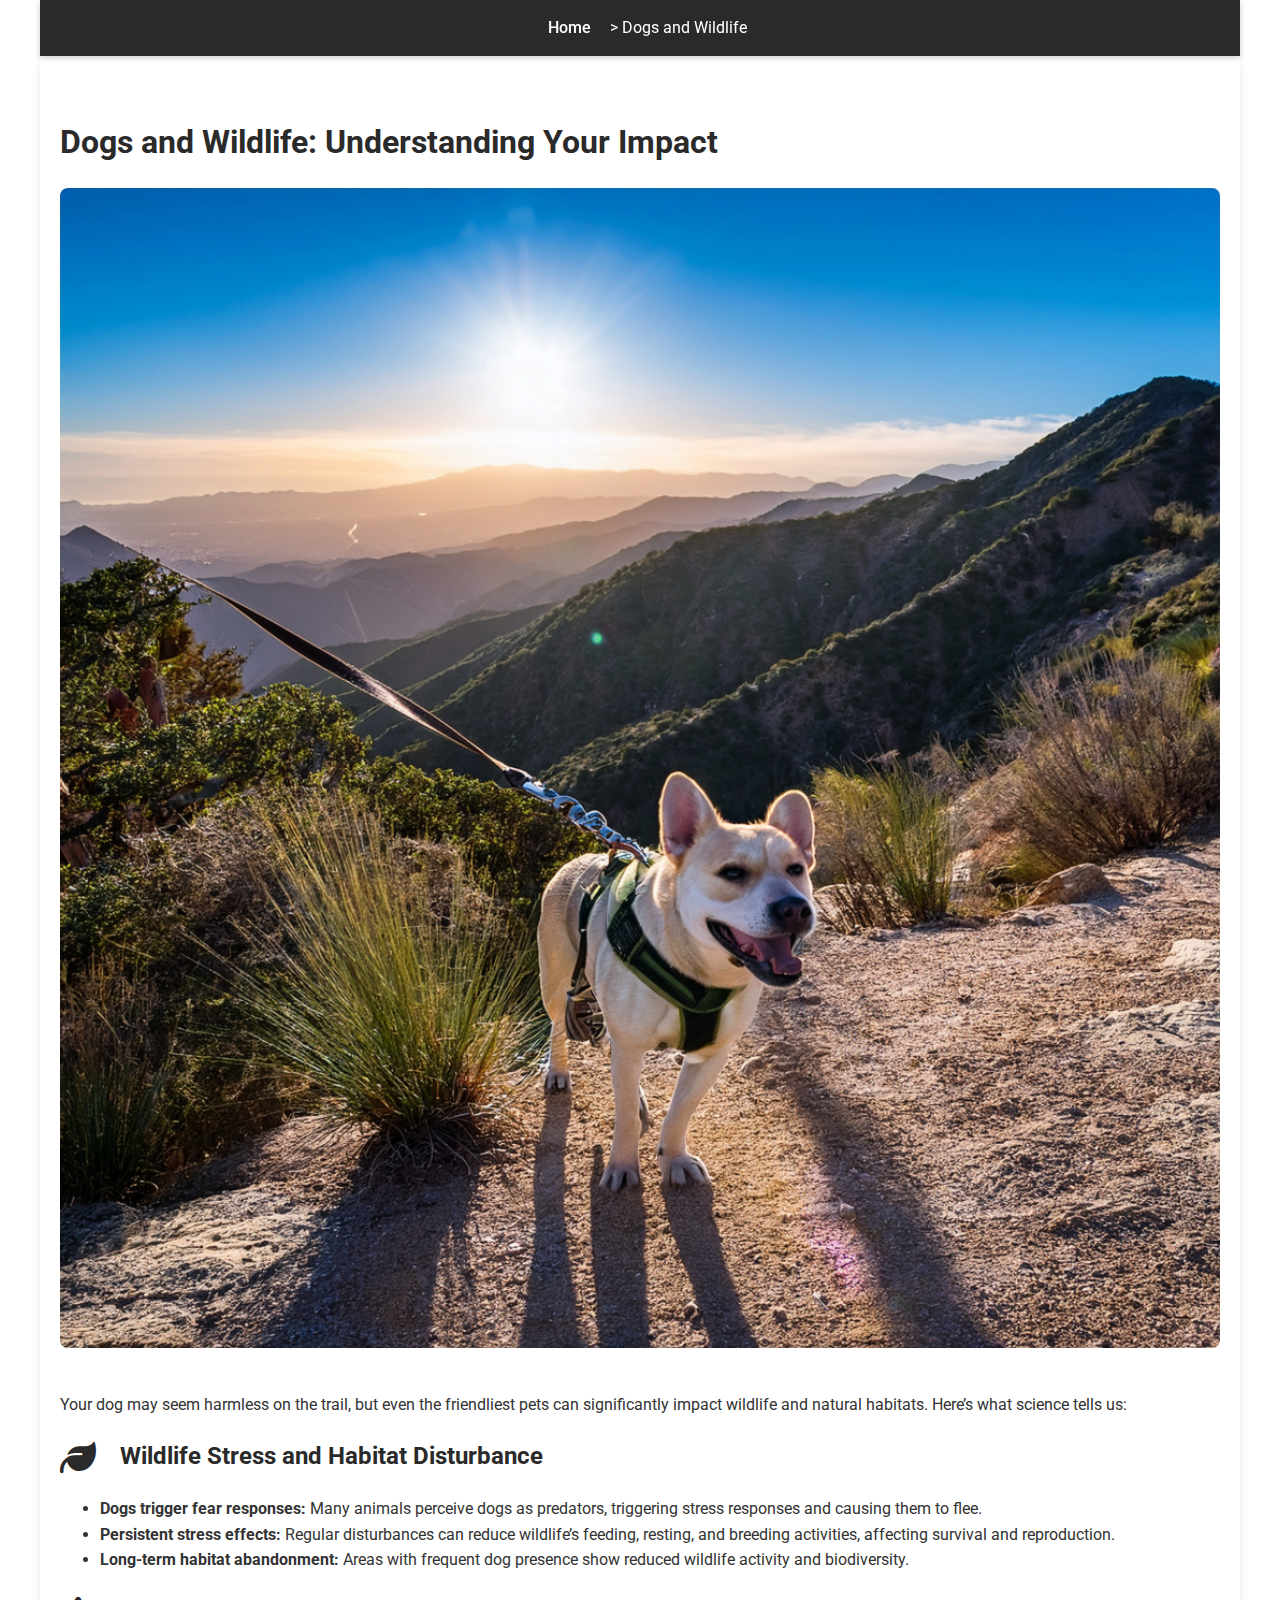
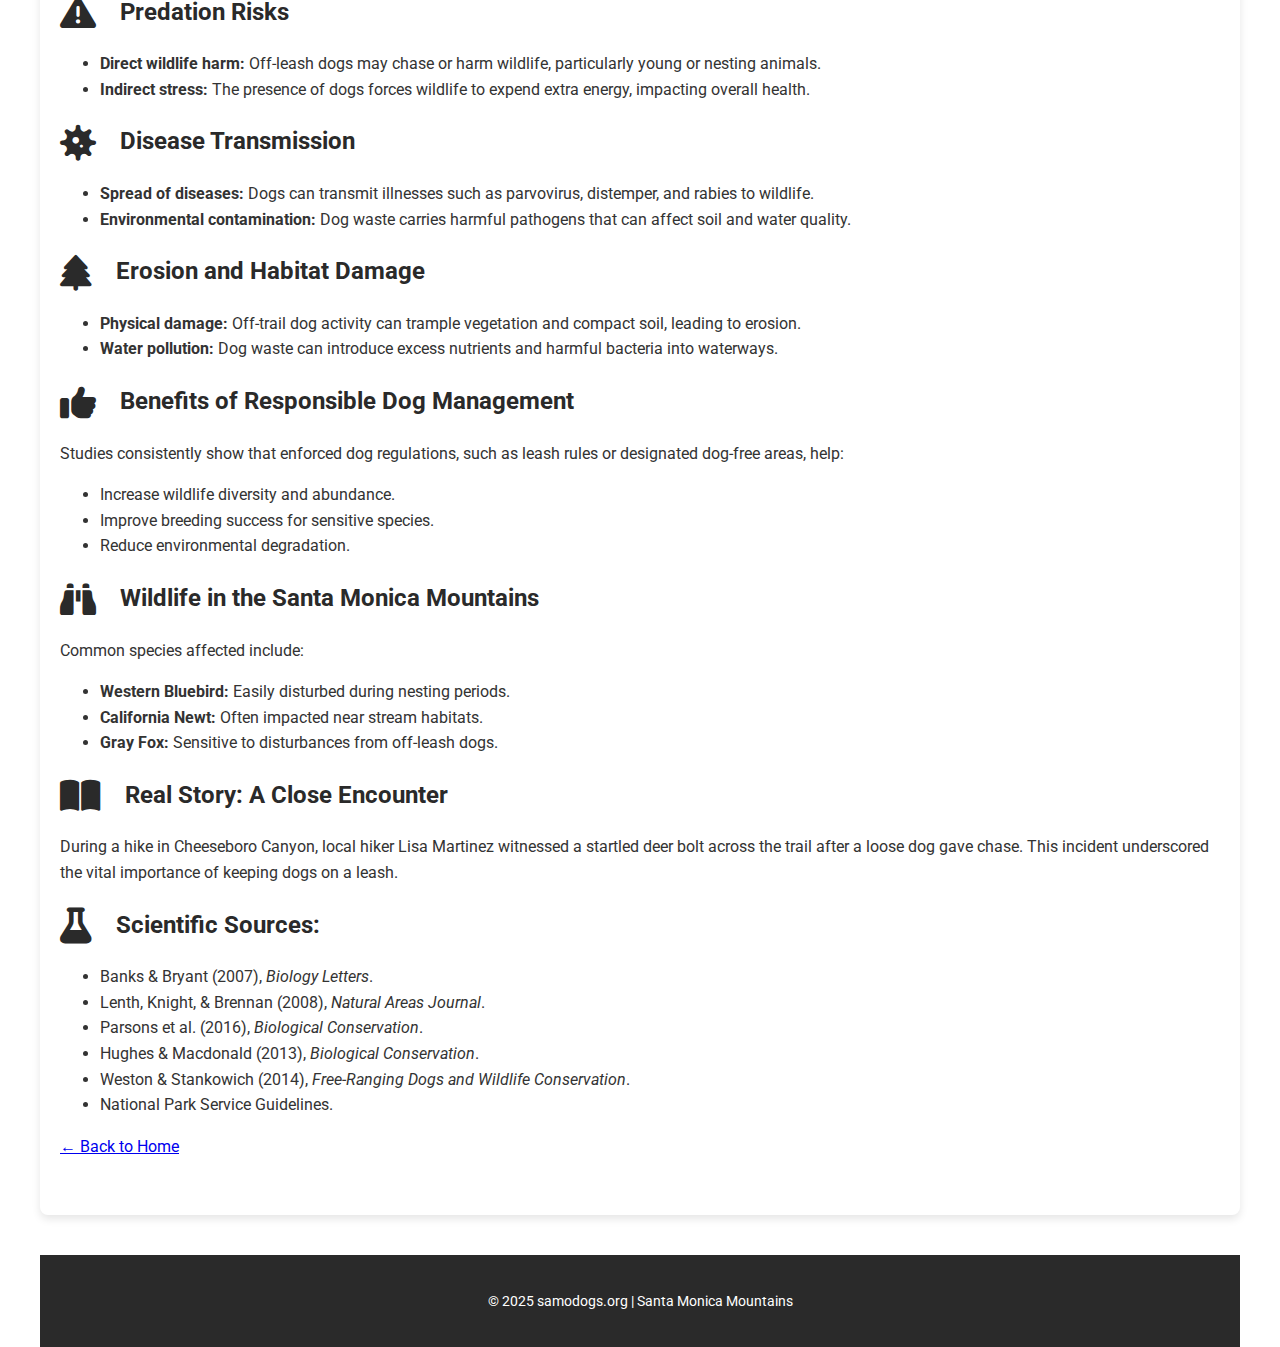
==== dogs-impact.html @ f0763b2b "added image to impact page" ====
<!DOCTYPE html>
<html lang="en">
  <head>
    <meta charset="UTF-8" />
    <meta name="viewport" content="width=device-width, initial-scale=1.0" />
    <title>Dogs and Wildlife | Understanding Your Impact</title>
    <link rel="stylesheet" href="style.css" />
    <link
      rel="stylesheet"
      href="https://fonts.googleapis.com/css2?family=Roboto:wght@400;700&display=swap"
    />
    <link
      rel="stylesheet"
      href="https://cdnjs.cloudflare.com/ajax/libs/font-awesome/6.1.1/css/all.min.css"
    />
  </head>
  <body>
    <nav aria-label="Breadcrumb">
      <a href="index.html">Home</a> &gt; Dogs and Wildlife
    </nav>

    <section>
      <h1>Dogs and Wildlife: Understanding Your Impact</h1>

      <img
        src="images/dogs-wildlife.png"
        alt="Dog observing wildlife safely on a trail"
        class="responsive-img"
      />

      <p>
        Your dog may seem harmless on the trail, but even the friendliest pets
        can significantly impact wildlife and natural habitats. Here’s what
        science tells us:
      </p>

      <h2>
        <i class="fa-solid fa-leaf"></i> Wildlife Stress and Habitat Disturbance
      </h2>
      <ul>
        <li>
          <strong>Dogs trigger fear responses:</strong> Many animals perceive
          dogs as predators, triggering stress responses and causing them to
          flee.
        </li>
        <li>
          <strong>Persistent stress effects:</strong> Regular disturbances can
          reduce wildlife’s feeding, resting, and breeding activities, affecting
          survival and reproduction.
        </li>
        <li>
          <strong>Long-term habitat abandonment:</strong> Areas with frequent
          dog presence show reduced wildlife activity and biodiversity.
        </li>
      </ul>

      <h2><i class="fa-solid fa-exclamation-triangle"></i> Predation Risks</h2>
      <ul>
        <li>
          <strong>Direct wildlife harm:</strong> Off-leash dogs may chase or
          harm wildlife, particularly young or nesting animals.
        </li>
        <li>
          <strong>Indirect stress:</strong> The presence of dogs forces wildlife
          to expend extra energy, impacting overall health.
        </li>
      </ul>

      <h2><i class="fa-solid fa-virus"></i> Disease Transmission</h2>
      <ul>
        <li>
          <strong>Spread of diseases:</strong> Dogs can transmit illnesses such
          as parvovirus, distemper, and rabies to wildlife.
        </li>
        <li>
          <strong>Environmental contamination:</strong> Dog waste carries
          harmful pathogens that can affect soil and water quality.
        </li>
      </ul>

      <h2><i class="fa-solid fa-tree"></i> Erosion and Habitat Damage</h2>
      <ul>
        <li>
          <strong>Physical damage:</strong> Off-trail dog activity can trample
          vegetation and compact soil, leading to erosion.
        </li>
        <li>
          <strong>Water pollution:</strong> Dog waste can introduce excess
          nutrients and harmful bacteria into waterways.
        </li>
      </ul>

      <h2>
        <i class="fa-solid fa-thumbs-up"></i> Benefits of Responsible Dog
        Management
      </h2>
      <p>
        Studies consistently show that enforced dog regulations, such as leash
        rules or designated dog-free areas, help:
      </p>
      <ul>
        <li>Increase wildlife diversity and abundance.</li>
        <li>Improve breeding success for sensitive species.</li>
        <li>Reduce environmental degradation.</li>
      </ul>

      <h2>
        <i class="fa-solid fa-binoculars"></i> Wildlife in the Santa Monica
        Mountains
      </h2>
      <p>Common species affected include:</p>
      <ul>
        <li>
          <strong>Western Bluebird:</strong> Easily disturbed during nesting
          periods.
        </li>
        <li>
          <strong>California Newt:</strong> Often impacted near stream habitats.
        </li>
        <li>
          <strong>Gray Fox:</strong> Sensitive to disturbances from off-leash
          dogs.
        </li>
      </ul>

      <h2>
        <i class="fa-solid fa-book-open"></i> Real Story: A Close Encounter
      </h2>
      <p>
        During a hike in Cheeseboro Canyon, local hiker Lisa Martinez witnessed
        a startled deer bolt across the trail after a loose dog gave chase. This
        incident underscored the vital importance of keeping dogs on a leash.
      </p>

      <h2><i class="fa-solid fa-flask"></i> Scientific Sources:</h2>
      <ul>
        <li>Banks & Bryant (2007), <em>Biology Letters</em>.</li>
        <li>
          Lenth, Knight, & Brennan (2008), <em>Natural Areas Journal</em>.
        </li>
        <li>Parsons et al. (2016), <em>Biological Conservation</em>.</li>
        <li>Hughes & Macdonald (2013), <em>Biological Conservation</em>.</li>
        <li>
          Weston & Stankowich (2014),
          <em>Free-Ranging Dogs and Wildlife Conservation</em>.
        </li>
        <li>National Park Service Guidelines.</li>
      </ul>

      <p><a href="index.html">← Back to Home</a></p>
    </section>

    <footer>
      <p>&copy; 2025 samodogs.org | Santa Monica Mountains</p>
    </footer>
    <!-- Code injected by live-server -->
    <script>
      // <![CDATA[  <-- For SVG support
      if ("WebSocket" in window) {
        (function () {
          function refreshCSS() {
            var sheets = [].slice.call(document.getElementsByTagName("link"));
            var head = document.getElementsByTagName("head")[0];
            for (var i = 0; i < sheets.length; ++i) {
              var elem = sheets[i];
              var parent = elem.parentElement || head;
              parent.removeChild(elem);
              var rel = elem.rel;
              if (
                elem.href &&
                (typeof rel != "string" ||
                  rel.length == 0 ||
                  rel.toLowerCase() == "stylesheet")
              ) {
                var url = elem.href.replace(/(&|\?)_cacheOverride=\d+/, "");
                elem.href =
                  url +
                  (url.indexOf("?") >= 0 ? "&" : "?") +
                  "_cacheOverride=" +
                  new Date().valueOf();
              }
              parent.appendChild(elem);
            }
          }
          var protocol =
            window.location.protocol === "http:" ? "ws://" : "wss://";
          var address =
            protocol + window.location.host + window.location.pathname + "/ws";
          var socket = new WebSocket(address);
          socket.onmessage = function (msg) {
            if (msg.data == "reload") window.location.reload();
            else if (msg.data == "refreshcss") refreshCSS();
          };
          if (
            sessionStorage &&
            !sessionStorage.getItem("IsThisFirstTime_Log_From_LiveServer")
          ) {
            console.log("Live reload enabled.");
            sessionStorage.setItem("IsThisFirstTime_Log_From_LiveServer", true);
          }
        })();
      } else {
        console.error(
          "Upgrade your browser. This Browser is NOT supported WebSocket for Live-Reloading."
        );
      }
      // ]]>
    </script>
  </body>
</html>
---- style.css ----
/* Updated CSS inspired by samofund.org */

/* Base Styles */
body {
  font-family: "Roboto", sans-serif;
  background-color: #fff;
  color: #333;
  margin: 0 auto;
  padding: 0;
  max-width: 1200px; /* Expanded max width for a more modern feel */
  line-height: 1.6;
}

/* Hero Section */
header.hero {
  position: relative;
  background-image: url("images/hero-trail.jpg"); /* Replace with a vibrant, scenic photo */
  background-size: cover;
  background-position: center;
  color: #fff;
  padding: 100px 20px;
  text-align: center;
  display: flex;
  flex-direction: column;
  justify-content: center;
  align-items: center;
}

header.hero::after {
  content: "";
  position: absolute;
  top: 0;
  left: 0;
  right: 0;
  bottom: 0;
  background: rgba(0, 0, 0, 0.4); /* Overlay for better text readability */
  z-index: 1;
}

header.hero h1,
header.hero p {
  position: relative;
  z-index: 2;
}

/* Navigation */
nav {
  position: sticky;
  top: 0;
  z-index: 100;
  background: #2a2a2a; /* Darker background for a sophisticated look */
  color: #fff;
  text-align: center;
  padding: 15px 0;
  box-shadow: 0 2px 6px rgba(0, 0, 0, 0.2);
}

nav a {
  color: #fff;
  text-decoration: none;
  margin: 0 15px;
  font-weight: 500;
  transition: color 0.3s ease;
}

nav a:hover {
  color: #f4c542; /* Bright accent color */
}

/* Section Styles */
section {
  padding: 40px 20px;
  margin-bottom: 40px;
  background: #fff;
  border-radius: 8px;
  box-shadow: 0 4px 8px rgba(0, 0, 0, 0.1);
}

/* Responsive Images */
.responsive-img {
  width: 100%;
  height: auto;
  border-radius: 8px;
  margin-bottom: 20px;
}

/* Headings & Icons */
h1,
h2 {
  color: #2a2a2a;
  font-weight: 700;
  margin-bottom: 20px;
}

.icon {
  width: 24px;
  height: 24px;
  vertical-align: middle;
  margin-right: 5px;
}

/* Call-to-Action Button */
.cta-button {
  background: #f4c542;
  color: #2a2a2a;
  padding: 15px 30px;
  border-radius: 5px;
  text-decoration: none;
  font-size: 1.1em;
  font-weight: bold;
  transition: background 0.3s ease;
}

.cta-button:hover {
  background: #e0b933;
}

/* Footer */
footer {
  text-align: center;
  padding: 20px 0;
  font-size: 0.9em;
  background: #2a2a2a;
  color: #fff;
}

footer a {
  color: #f4c542;
  text-decoration: none;
}

footer a:hover {
  text-decoration: underline;
}

/* Smooth Scroll */
html {
  scroll-behavior: smooth;
}

.fa-solid {
  font-size: 1.5em;
  margin-right: 0.5em;
  vertical-align: middle;
}
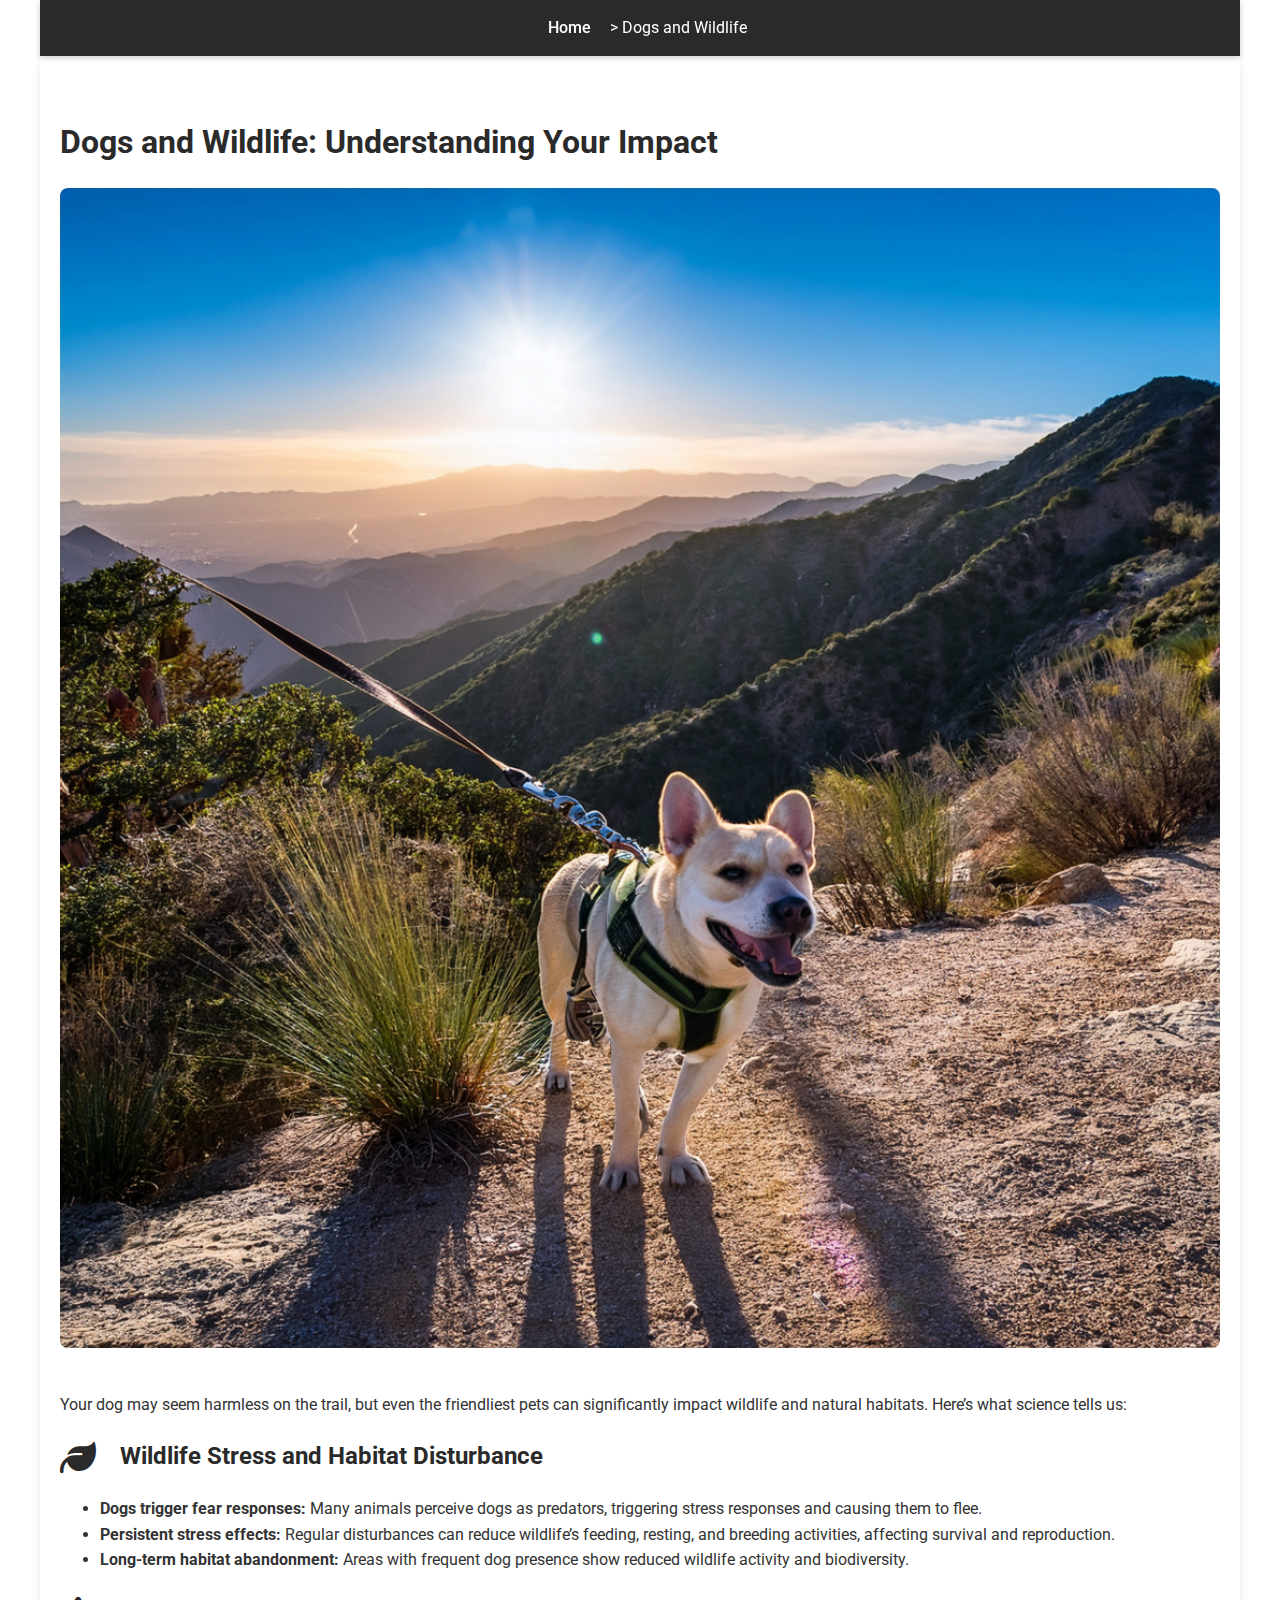
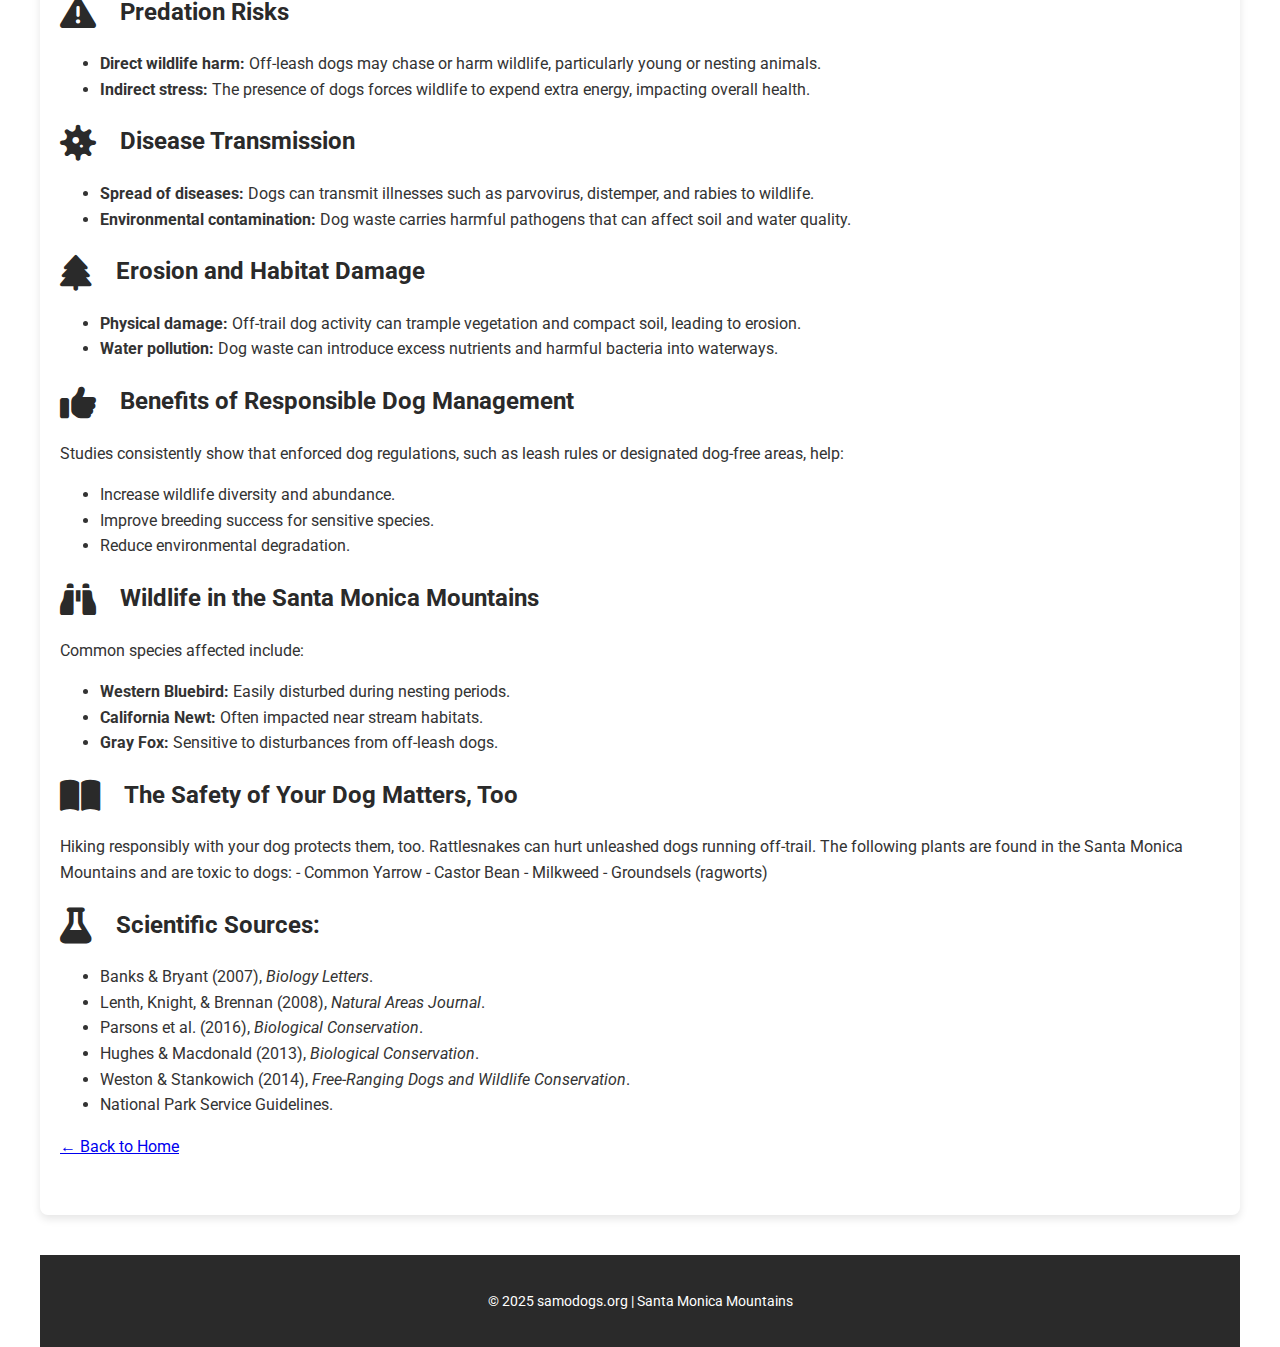
==== commit 482e536e: "added impact on dogs" ====
--- a/dogs-impact.html
+++ b/dogs-impact.html
@@ -124,12 +124,14 @@
       </ul>
 
       <h2>
-        <i class="fa-solid fa-book-open"></i> Real Story: A Close Encounter
+        <i class="fa-solid fa-book-open"></i> The Safety of Your Dog Matters,
+        Too
       </h2>
       <p>
-        During a hike in Cheeseboro Canyon, local hiker Lisa Martinez witnessed
-        a startled deer bolt across the trail after a loose dog gave chase. This
-        incident underscored the vital importance of keeping dogs on a leash.
+        Hiking responsibly with your dog protects them, too. Rattlesnakes can
+        hurt unleashed dogs running off-trail. The following plants are found in
+        the Santa Monica Mountains and are toxic to dogs: - Common Yarrow -
+        Castor Bean - Milkweed - Groundsels (ragworts)
       </p>
 
       <h2><i class="fa-solid fa-flask"></i> Scientific Sources:</h2>
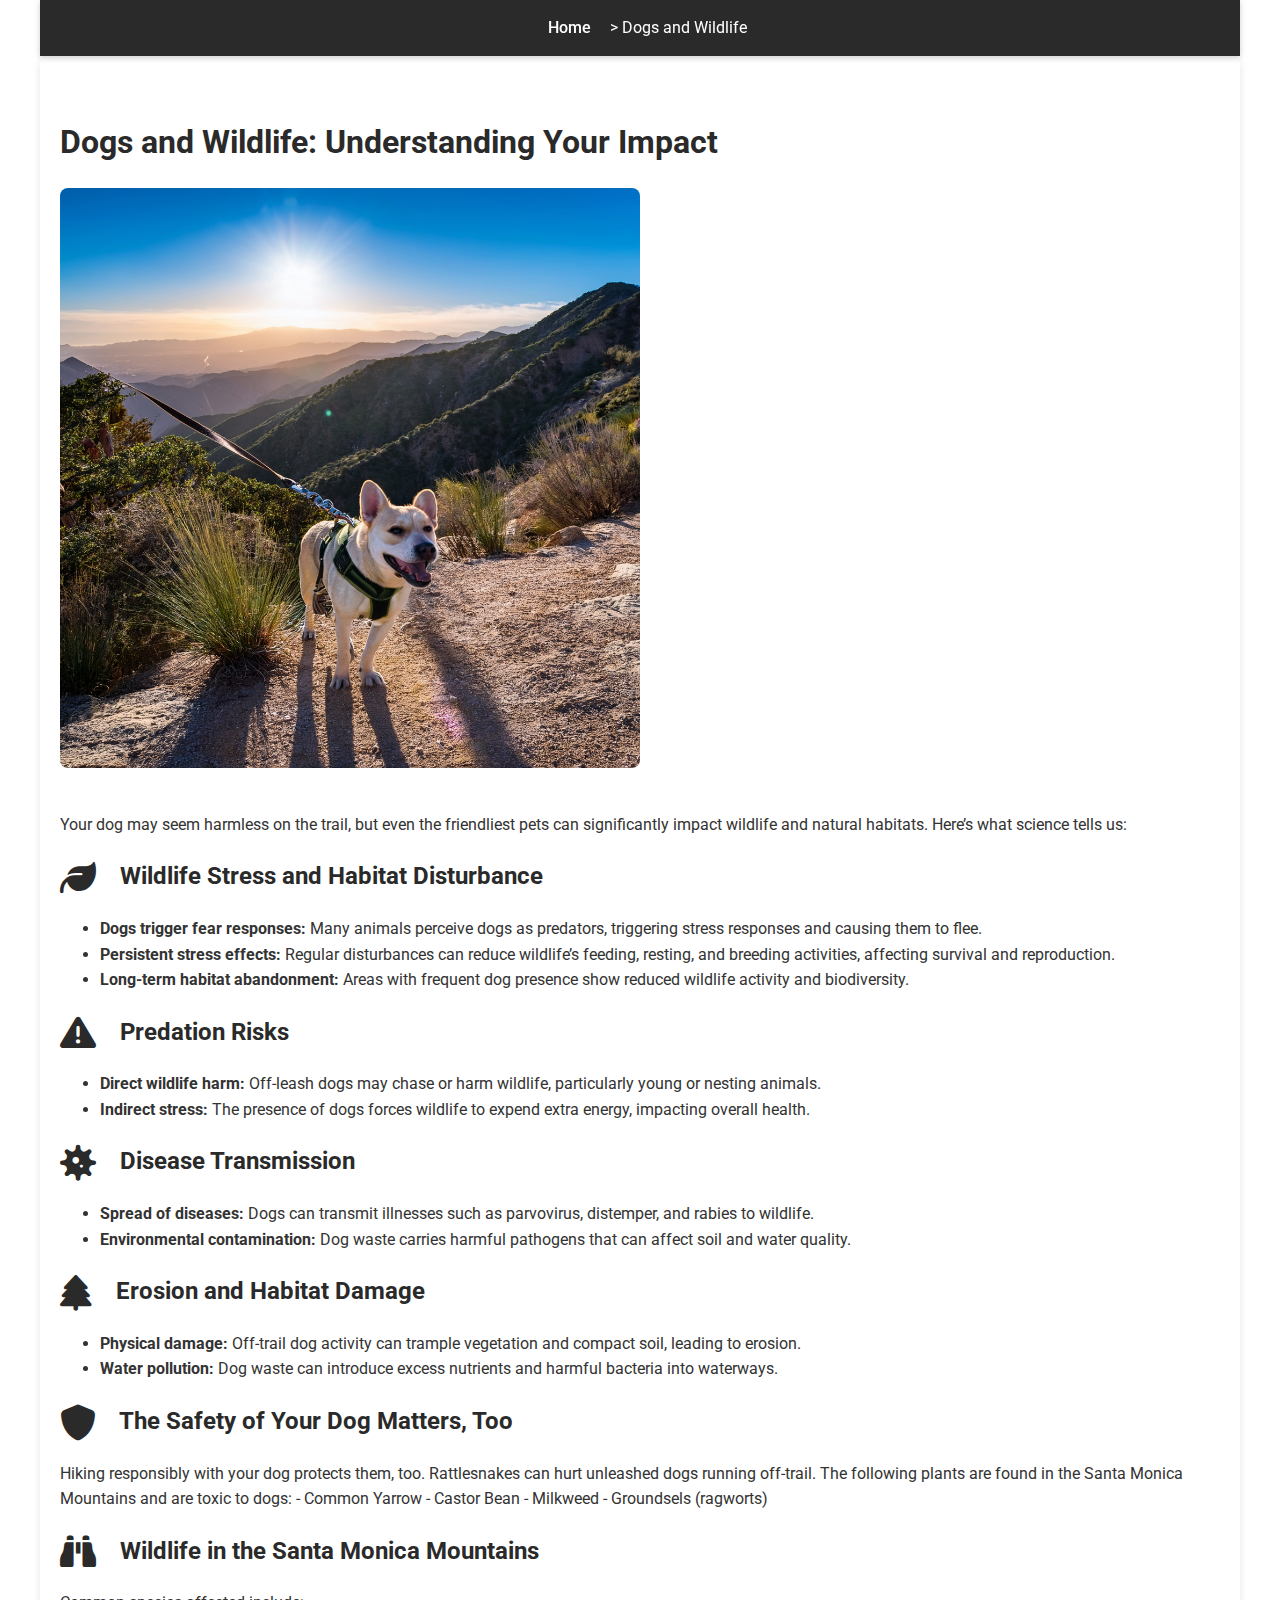
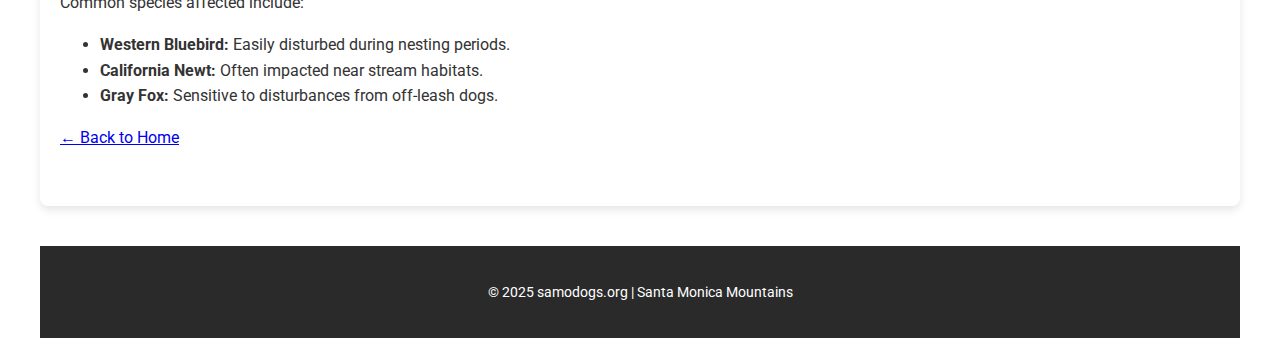
==== commit 3998da83: "removed pledge, updated impact page" ====
--- a/dogs-impact.html
+++ b/dogs-impact.html
@@ -22,10 +22,12 @@
     <section>
       <h1>Dogs and Wildlife: Understanding Your Impact</h1>
 
+      <!-- Reduced image size via inline style -->
       <img
         src="images/dogs-wildlife.png"
         alt="Dog observing wildlife safely on a trail"
         class="responsive-img"
+        style="max-width: 50%; height: auto"
       />
 
       <p>
@@ -91,18 +93,15 @@
       </ul>
 
       <h2>
-        <i class="fa-solid fa-thumbs-up"></i> Benefits of Responsible Dog
-        Management
+        <!-- Changed icon from book-open to shield -->
+        <i class="fa-solid fa-shield"></i> The Safety of Your Dog Matters, Too
       </h2>
       <p>
-        Studies consistently show that enforced dog regulations, such as leash
-        rules or designated dog-free areas, help:
+        Hiking responsibly with your dog protects them, too. Rattlesnakes can
+        hurt unleashed dogs running off-trail. The following plants are found in
+        the Santa Monica Mountains and are toxic to dogs: - Common Yarrow -
+        Castor Bean - Milkweed - Groundsels (ragworts)
       </p>
-      <ul>
-        <li>Increase wildlife diversity and abundance.</li>
-        <li>Improve breeding success for sensitive species.</li>
-        <li>Reduce environmental degradation.</li>
-      </ul>
 
       <h2>
         <i class="fa-solid fa-binoculars"></i> Wildlife in the Santa Monica
@@ -123,38 +122,13 @@
         </li>
       </ul>
 
-      <h2>
-        <i class="fa-solid fa-book-open"></i> The Safety of Your Dog Matters,
-        Too
-      </h2>
-      <p>
-        Hiking responsibly with your dog protects them, too. Rattlesnakes can
-        hurt unleashed dogs running off-trail. The following plants are found in
-        the Santa Monica Mountains and are toxic to dogs: - Common Yarrow -
-        Castor Bean - Milkweed - Groundsels (ragworts)
-      </p>
-
-      <h2><i class="fa-solid fa-flask"></i> Scientific Sources:</h2>
-      <ul>
-        <li>Banks & Bryant (2007), <em>Biology Letters</em>.</li>
-        <li>
-          Lenth, Knight, & Brennan (2008), <em>Natural Areas Journal</em>.
-        </li>
-        <li>Parsons et al. (2016), <em>Biological Conservation</em>.</li>
-        <li>Hughes & Macdonald (2013), <em>Biological Conservation</em>.</li>
-        <li>
-          Weston & Stankowich (2014),
-          <em>Free-Ranging Dogs and Wildlife Conservation</em>.
-        </li>
-        <li>National Park Service Guidelines.</li>
-      </ul>
-
       <p><a href="index.html">← Back to Home</a></p>
     </section>
 
     <footer>
       <p>&copy; 2025 samodogs.org | Santa Monica Mountains</p>
     </footer>
+
     <!-- Code injected by live-server -->
     <script>
       // <![CDATA[  <-- For SVG support
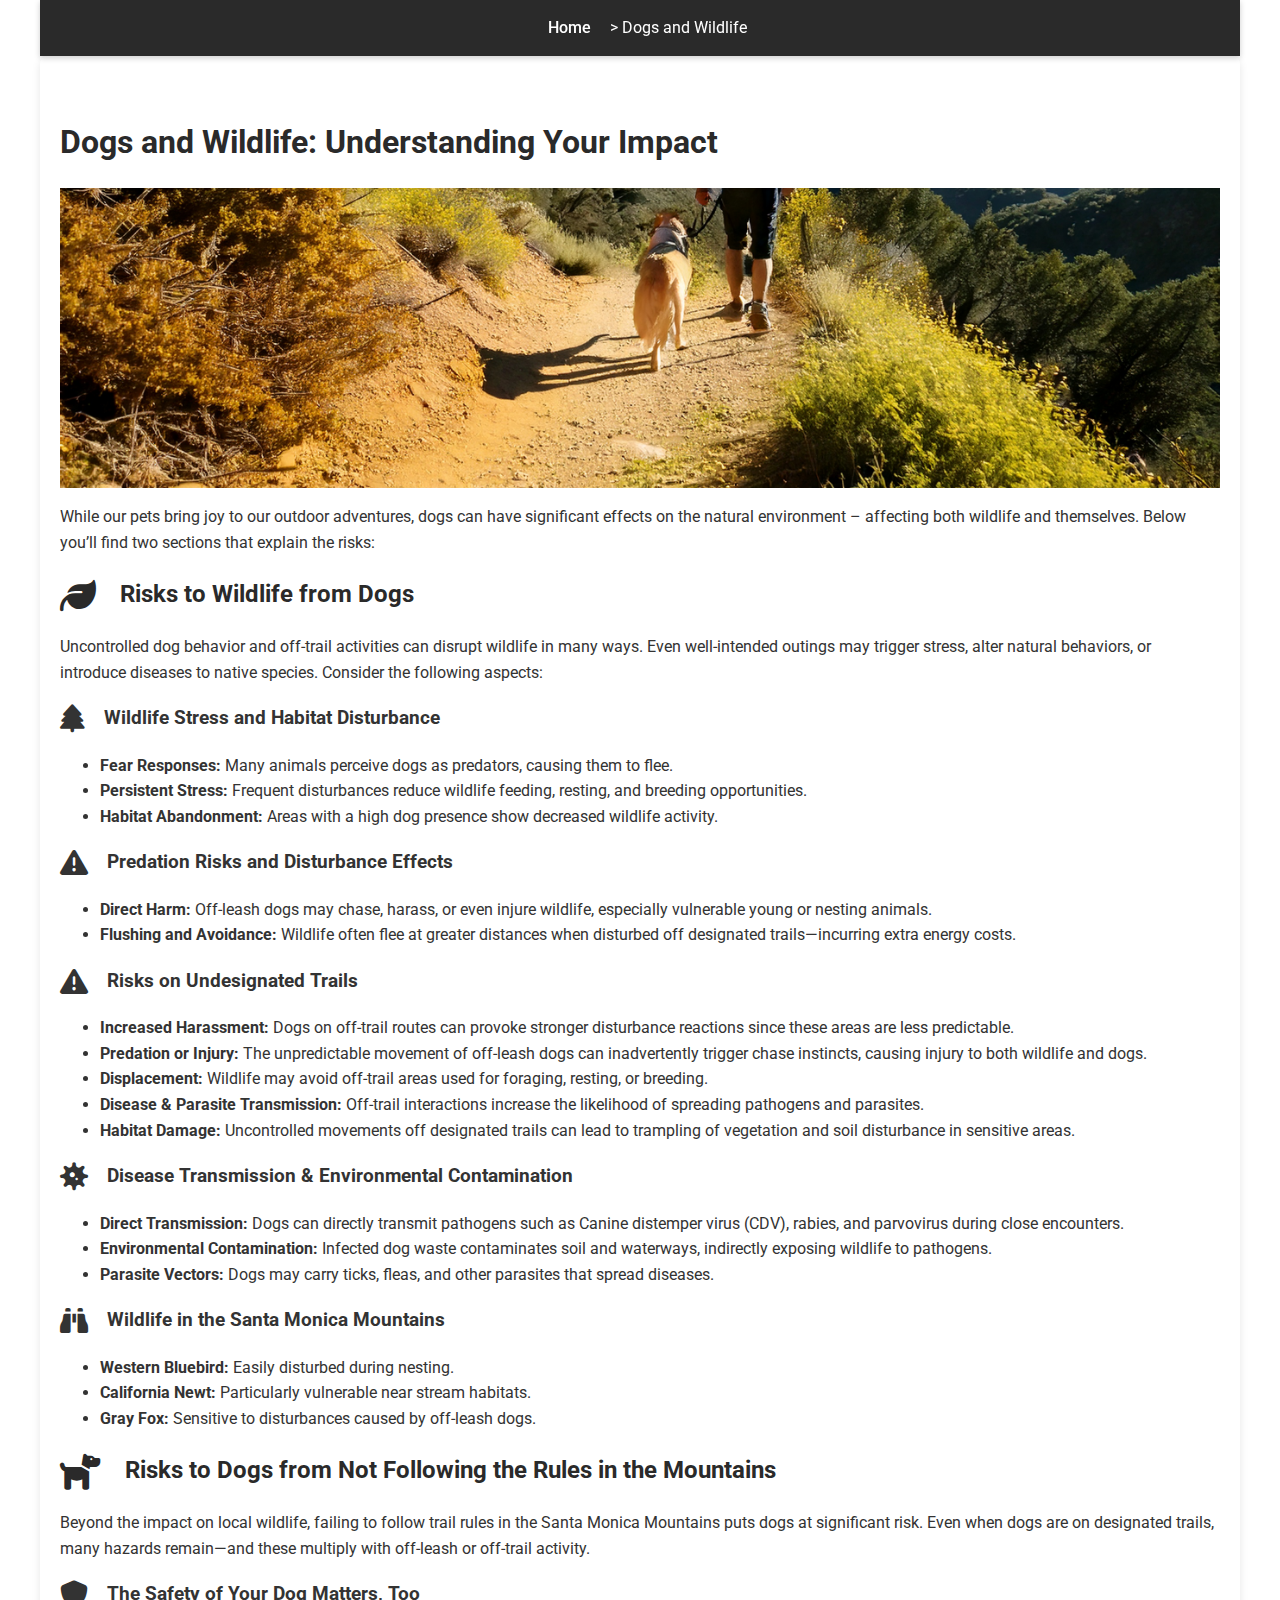
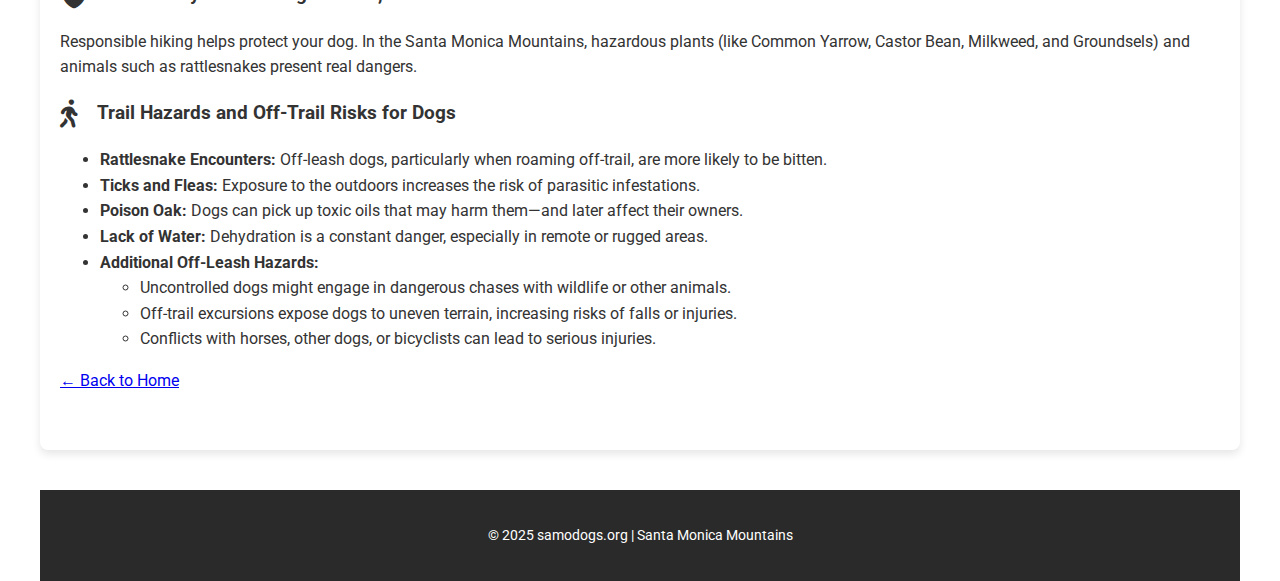
==== commit a61f65a6: "major updates to image, dogsimpact, and dog tips" ====
--- a/dogs-impact.html
+++ b/dogs-impact.html
@@ -21,104 +21,190 @@
 
     <section>
       <h1>Dogs and Wildlife: Understanding Your Impact</h1>
-
-      <!-- Reduced image size via inline style -->
       <img
-        src="images/dogs-wildlife.png"
+        src="images/dogwalk.jpg"
         alt="Dog observing wildlife safely on a trail"
-        class="responsive-img"
-        style="max-width: 50%; height: auto"
+        class="responsive-cropped-img"
       />
-
-      <p>
-        Your dog may seem harmless on the trail, but even the friendliest pets
-        can significantly impact wildlife and natural habitats. Here’s what
-        science tells us:
-      </p>
-
+      <p>
+        While our pets bring joy to our outdoor adventures, dogs can have
+        significant effects on the natural environment – affecting both wildlife
+        and themselves. Below you’ll find two sections that explain the risks:
+      </p>
+
+      <!-- PART 1: Impacts on Wildlife -->
+      <h2><i class="fa-solid fa-leaf"></i> Risks to Wildlife from Dogs</h2>
+      <p>
+        Uncontrolled dog behavior and off-trail activities can disrupt wildlife
+        in many ways. Even well-intended outings may trigger stress, alter
+        natural behaviors, or introduce diseases to native species. Consider the
+        following aspects:
+      </p>
+
+      <!-- Wildlife Impact Subsections -->
+      <h3>
+        <i class="fa-solid fa-tree"></i> Wildlife Stress and Habitat Disturbance
+      </h3>
+      <ul>
+        <li>
+          <strong>Fear Responses:</strong> Many animals perceive dogs as
+          predators, causing them to flee.
+        </li>
+        <li>
+          <strong>Persistent Stress:</strong> Frequent disturbances reduce
+          wildlife feeding, resting, and breeding opportunities.
+        </li>
+        <li>
+          <strong>Habitat Abandonment:</strong> Areas with a high dog presence
+          show decreased wildlife activity.
+        </li>
+      </ul>
+
+      <h3>
+        <i class="fa-solid fa-exclamation-triangle"></i>
+        Predation Risks and Disturbance Effects
+      </h3>
+      <ul>
+        <li>
+          <strong>Direct Harm:</strong> Off-leash dogs may chase, harass, or
+          even injure wildlife, especially vulnerable young or nesting animals.
+        </li>
+        <li>
+          <strong>Flushing and Avoidance:</strong> Wildlife often flee at
+          greater distances when disturbed off designated trails—incurring extra
+          energy costs.
+        </li>
+      </ul>
+
+      <h3>
+        <i class="fa-solid fa-triangle-exclamation"></i>
+        Risks on Undesignated Trails
+      </h3>
+      <ul>
+        <li>
+          <strong>Increased Harassment:</strong> Dogs on off-trail routes can
+          provoke stronger disturbance reactions since these areas are less
+          predictable.
+        </li>
+        <li>
+          <strong>Predation or Injury:</strong> The unpredictable movement of
+          off-leash dogs can inadvertently trigger chase instincts, causing
+          injury to both wildlife and dogs.
+        </li>
+        <li>
+          <strong>Displacement:</strong> Wildlife may avoid off-trail areas used
+          for foraging, resting, or breeding.
+        </li>
+        <li>
+          <strong>Disease & Parasite Transmission:</strong> Off-trail
+          interactions increase the likelihood of spreading pathogens and
+          parasites.
+        </li>
+        <li>
+          <strong>Habitat Damage:</strong> Uncontrolled movements off designated
+          trails can lead to trampling of vegetation and soil disturbance in
+          sensitive areas.
+        </li>
+      </ul>
+
+      <h3>
+        <i class="fa-solid fa-virus"></i>
+        Disease Transmission & Environmental Contamination
+      </h3>
+      <ul>
+        <li>
+          <strong>Direct Transmission:</strong> Dogs can directly transmit
+          pathogens such as Canine distemper virus (CDV), rabies, and parvovirus
+          during close encounters.
+        </li>
+        <li>
+          <strong>Environmental Contamination:</strong> Infected dog waste
+          contaminates soil and waterways, indirectly exposing wildlife to
+          pathogens.
+        </li>
+        <li>
+          <strong>Parasite Vectors:</strong> Dogs may carry ticks, fleas, and
+          other parasites that spread diseases.
+        </li>
+      </ul>
+
+      <h3>
+        <i class="fa-solid fa-binoculars"></i>
+        Wildlife in the Santa Monica Mountains
+      </h3>
+      <ul>
+        <li>
+          <strong>Western Bluebird:</strong> Easily disturbed during nesting.
+        </li>
+        <li>
+          <strong>California Newt:</strong> Particularly vulnerable near stream
+          habitats.
+        </li>
+        <li>
+          <strong>Gray Fox:</strong> Sensitive to disturbances caused by
+          off-leash dogs.
+        </li>
+      </ul>
+
+      <!-- PART 2: Risks to Dogs -->
       <h2>
-        <i class="fa-solid fa-leaf"></i> Wildlife Stress and Habitat Disturbance
+        <i class="fa-solid fa-dog"></i> Risks to Dogs from Not Following the
+        Rules in the Mountains
       </h2>
-      <ul>
-        <li>
-          <strong>Dogs trigger fear responses:</strong> Many animals perceive
-          dogs as predators, triggering stress responses and causing them to
-          flee.
-        </li>
-        <li>
-          <strong>Persistent stress effects:</strong> Regular disturbances can
-          reduce wildlife’s feeding, resting, and breeding activities, affecting
-          survival and reproduction.
-        </li>
-        <li>
-          <strong>Long-term habitat abandonment:</strong> Areas with frequent
-          dog presence show reduced wildlife activity and biodiversity.
-        </li>
-      </ul>
-
-      <h2><i class="fa-solid fa-exclamation-triangle"></i> Predation Risks</h2>
-      <ul>
-        <li>
-          <strong>Direct wildlife harm:</strong> Off-leash dogs may chase or
-          harm wildlife, particularly young or nesting animals.
-        </li>
-        <li>
-          <strong>Indirect stress:</strong> The presence of dogs forces wildlife
-          to expend extra energy, impacting overall health.
-        </li>
-      </ul>
-
-      <h2><i class="fa-solid fa-virus"></i> Disease Transmission</h2>
-      <ul>
-        <li>
-          <strong>Spread of diseases:</strong> Dogs can transmit illnesses such
-          as parvovirus, distemper, and rabies to wildlife.
-        </li>
-        <li>
-          <strong>Environmental contamination:</strong> Dog waste carries
-          harmful pathogens that can affect soil and water quality.
-        </li>
-      </ul>
-
-      <h2><i class="fa-solid fa-tree"></i> Erosion and Habitat Damage</h2>
-      <ul>
-        <li>
-          <strong>Physical damage:</strong> Off-trail dog activity can trample
-          vegetation and compact soil, leading to erosion.
-        </li>
-        <li>
-          <strong>Water pollution:</strong> Dog waste can introduce excess
-          nutrients and harmful bacteria into waterways.
-        </li>
-      </ul>
-
-      <h2>
-        <!-- Changed icon from book-open to shield -->
-        <i class="fa-solid fa-shield"></i> The Safety of Your Dog Matters, Too
-      </h2>
-      <p>
-        Hiking responsibly with your dog protects them, too. Rattlesnakes can
-        hurt unleashed dogs running off-trail. The following plants are found in
-        the Santa Monica Mountains and are toxic to dogs: - Common Yarrow -
-        Castor Bean - Milkweed - Groundsels (ragworts)
-      </p>
-
-      <h2>
-        <i class="fa-solid fa-binoculars"></i> Wildlife in the Santa Monica
-        Mountains
-      </h2>
-      <p>Common species affected include:</p>
-      <ul>
-        <li>
-          <strong>Western Bluebird:</strong> Easily disturbed during nesting
-          periods.
-        </li>
-        <li>
-          <strong>California Newt:</strong> Often impacted near stream habitats.
-        </li>
-        <li>
-          <strong>Gray Fox:</strong> Sensitive to disturbances from off-leash
-          dogs.
+      <p>
+        Beyond the impact on local wildlife, failing to follow trail rules in
+        the Santa Monica Mountains puts dogs at significant risk. Even when dogs
+        are on designated trails, many hazards remain—and these multiply with
+        off-leash or off-trail activity.
+      </p>
+
+      <h3>
+        <i class="fa-solid fa-shield"></i>
+        The Safety of Your Dog Matters, Too
+      </h3>
+      <p>
+        Responsible hiking helps protect your dog. In the Santa Monica
+        Mountains, hazardous plants (like Common Yarrow, Castor Bean, Milkweed,
+        and Groundsels) and animals such as rattlesnakes present real dangers.
+      </p>
+
+      <h3>
+        <i class="fa-solid fa-walking"></i>
+        Trail Hazards and Off-Trail Risks for Dogs
+      </h3>
+      <ul>
+        <li>
+          <strong>Rattlesnake Encounters:</strong> Off-leash dogs, particularly
+          when roaming off-trail, are more likely to be bitten.
+        </li>
+        <li>
+          <strong>Ticks and Fleas:</strong> Exposure to the outdoors increases
+          the risk of parasitic infestations.
+        </li>
+        <li>
+          <strong>Poison Oak:</strong> Dogs can pick up toxic oils that may harm
+          them—and later affect their owners.
+        </li>
+        <li>
+          <strong>Lack of Water:</strong> Dehydration is a constant danger,
+          especially in remote or rugged areas.
+        </li>
+        <li>
+          <strong>Additional Off-Leash Hazards:</strong>
+          <ul>
+            <li>
+              Uncontrolled dogs might engage in dangerous chases with wildlife
+              or other animals.
+            </li>
+            <li>
+              Off-trail excursions expose dogs to uneven terrain, increasing
+              risks of falls or injuries.
+            </li>
+            <li>
+              Conflicts with horses, other dogs, or bicyclists can lead to
+              serious injuries.
+            </li>
+          </ul>
         </li>
       </ul>
 
@@ -129,9 +215,9 @@
       <p>&copy; 2025 samodogs.org | Santa Monica Mountains</p>
     </footer>
 
-    <!-- Code injected by live-server -->
+    <!-- Live-reload script injected by live-server -->
     <script>
-      // <![CDATA[  <-- For SVG support
+      // <![CDATA[
       if ("WebSocket" in window) {
         (function () {
           function refreshCSS() {
--- a/style.css
+++ b/style.css
@@ -76,12 +76,20 @@
   box-shadow: 0 4px 8px rgba(0, 0, 0, 0.1);
 }
 
-/* Responsive Images */
 .responsive-img {
+  max-width: 100%;
+  height: auto;
+  display: block;
+  margin: 0 auto; /* centers the image horizontally */
+}
+
+.responsive-cropped-img {
   width: 100%;
-  height: auto;
-  border-radius: 8px;
-  margin-bottom: 20px;
+  height: 300px; /* Adjust the height as desired */
+  object-fit: cover;
+  object-position: center bottom; /* Prioritizes showing more of the bottom */
+  display: block;
+  margin: 0 auto; /* centers the image */
 }
 
 /* Headings & Icons */
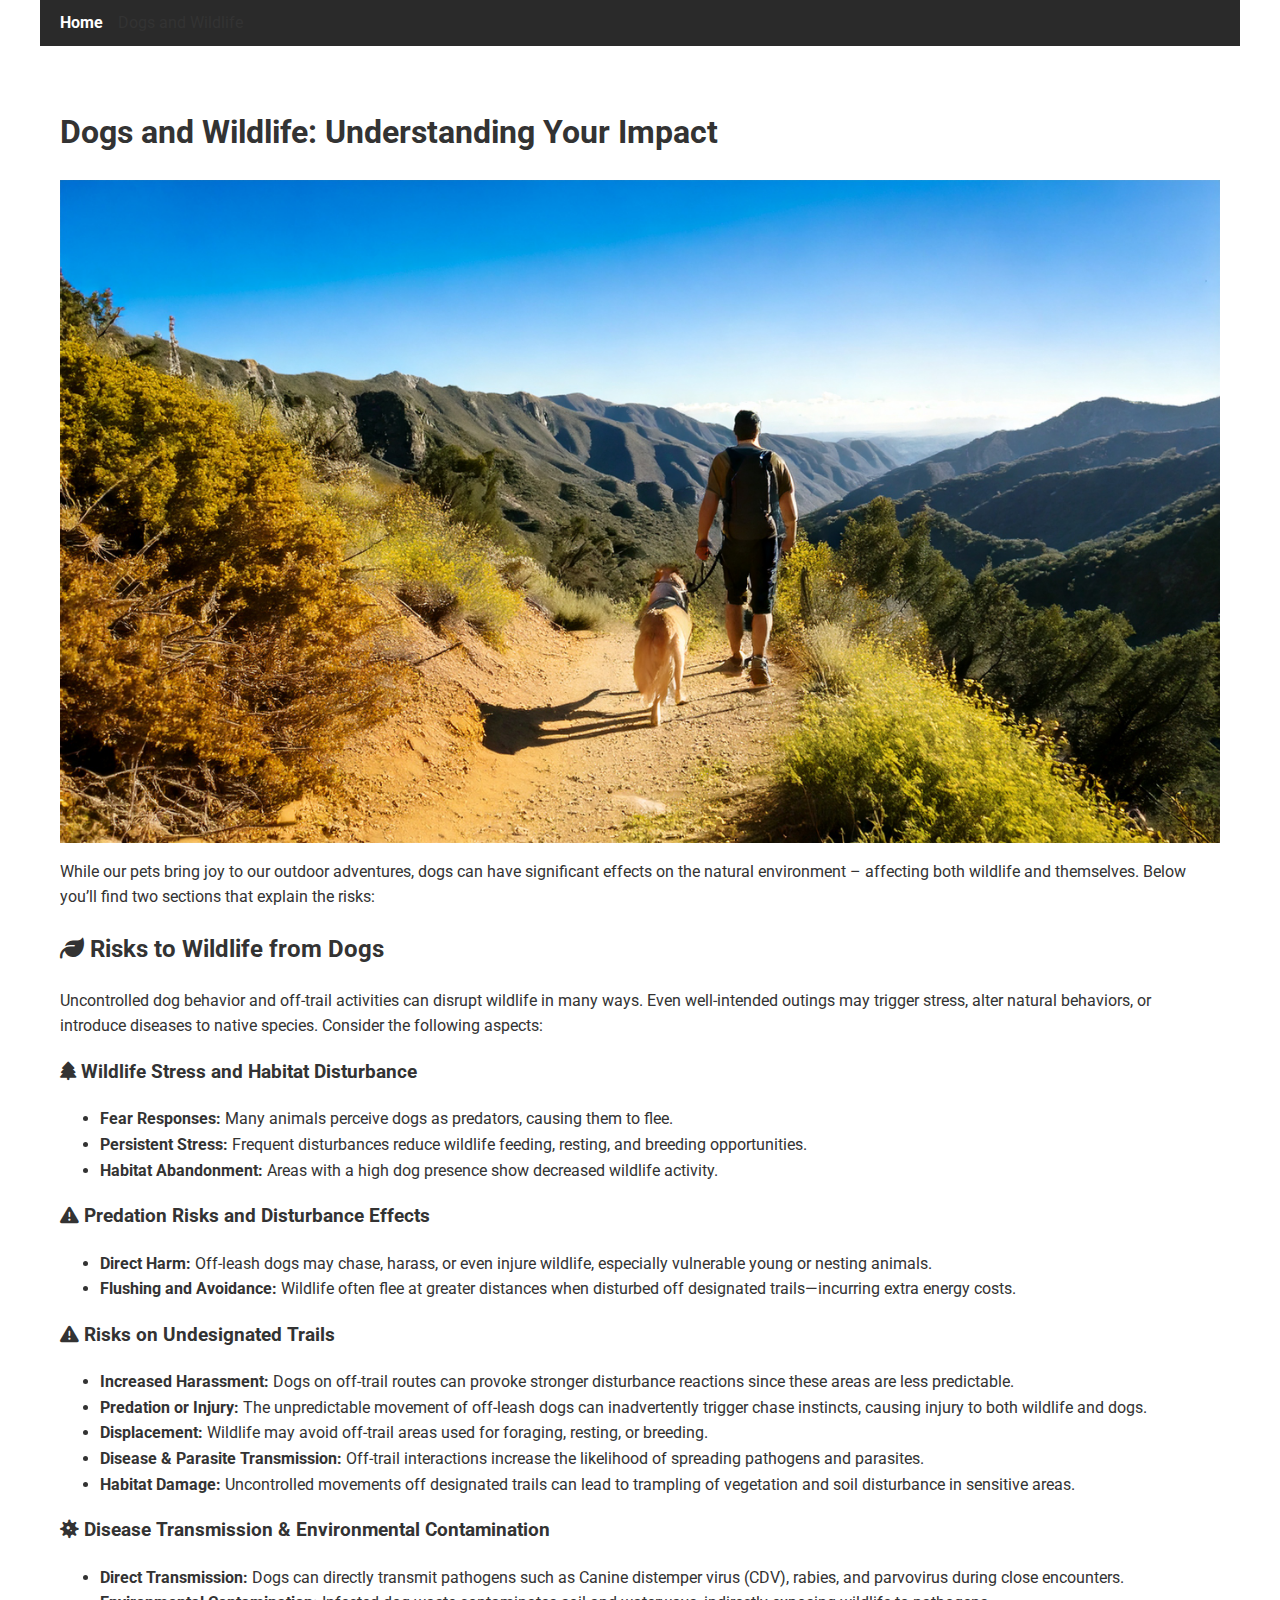
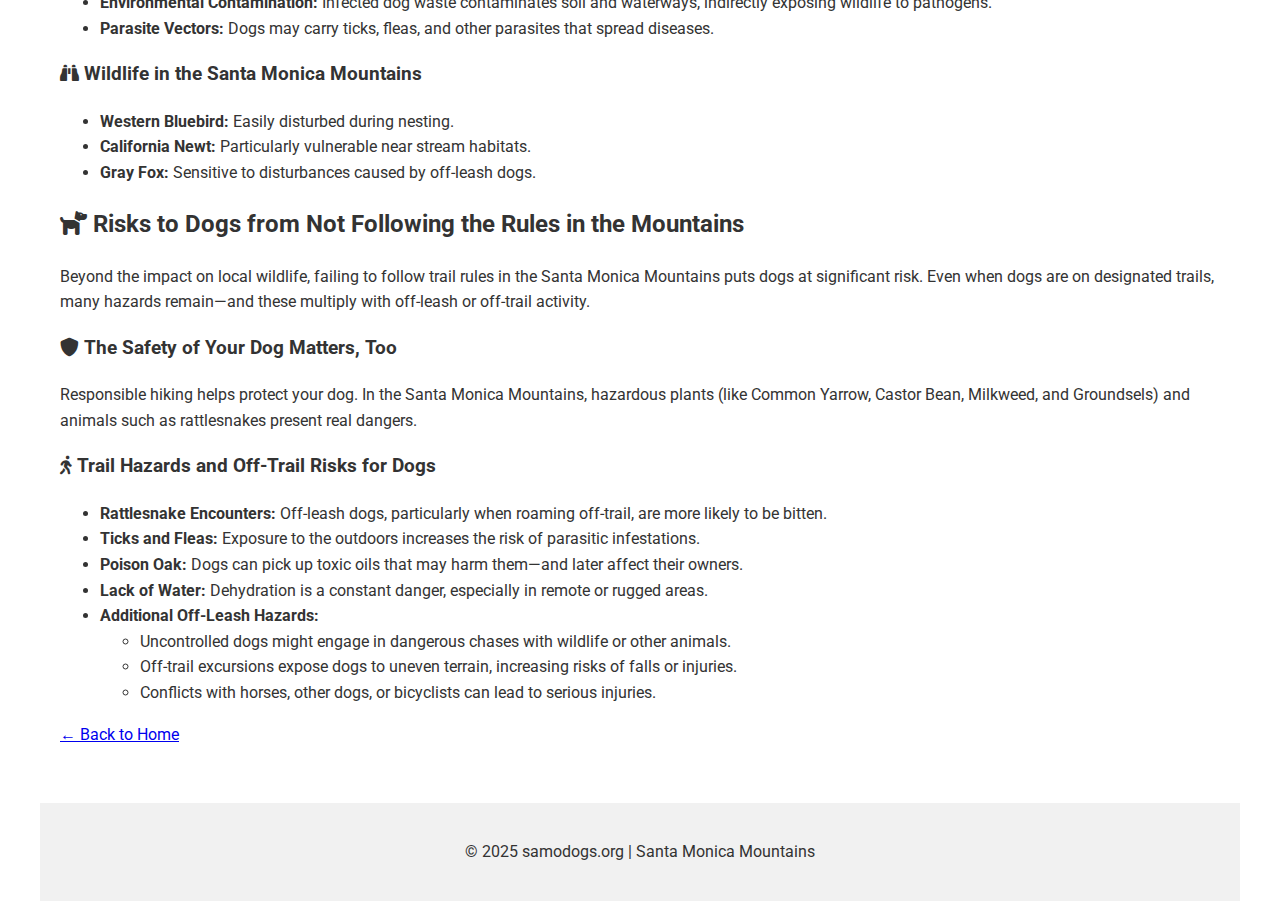
==== commit 871800b9: "w3c standards" ====
--- a/dogs-impact.html
+++ b/dogs-impact.html
@@ -3,20 +3,31 @@
   <head>
     <meta charset="UTF-8" />
     <meta name="viewport" content="width=device-width, initial-scale=1.0" />
+    <meta
+      name="description"
+      content="Dogs and Wildlife: Understand the impact your dog can have on local wildlife in the Santa Monica Mountains. Learn how to hike responsibly."
+    />
+    <link rel="icon" href="images/favicon.ico" type="image/x-icon" />
     <title>Dogs and Wildlife | Understanding Your Impact</title>
     <link rel="stylesheet" href="style.css" />
     <link
+      href="https://fonts.googleapis.com/css2?family=Roboto:wght@400;700&display=swap"
       rel="stylesheet"
-      href="https://fonts.googleapis.com/css2?family=Roboto:wght@400;700&display=swap"
     />
     <link
       rel="stylesheet"
-      href="https://cdnjs.cloudflare.com/ajax/libs/font-awesome/6.1.1/css/all.min.css"
+      href="https://cdnjs.cloudflare.com/ajax/libs/font-awesome/6.7.2/css/all.min.css"
+      integrity="sha512-Evv84Mr4kqVGRNSgIGL/F/aIDqQb7xQ2vcrdIwxfjThSH8CSR7PBEakCr51Ck+w+/U6swU2Im1vVX0SVk9ABhg=="
+      crossorigin="anonymous"
+      referrerpolicy="no-referrer"
     />
   </head>
   <body>
     <nav aria-label="Breadcrumb">
-      <a href="index.html">Home</a> &gt; Dogs and Wildlife
+      <ul>
+        <li><a href="index.html">Home</a></li>
+        <li>Dogs and Wildlife</li>
+      </ul>
     </nav>
 
     <section>
--- a/style.css
+++ b/style.css
@@ -7,7 +7,7 @@
   color: #333;
   margin: 0 auto;
   padding: 0;
-  max-width: 1200px; /* Expanded max width for a more modern feel */
+  max-width: 1200px; /* Expanded max width for a modern feel */
   line-height: 1.6;
 }
 
@@ -48,106 +48,92 @@
   position: sticky;
   top: 0;
   z-index: 100;
-  background: #2a2a2a; /* Darker background for a sophisticated look */
-  color: #fff;
-  text-align: center;
-  padding: 15px 0;
-  box-shadow: 0 2px 6px rgba(0, 0, 0, 0.2);
+  background: #2a2a2a; /* Dark background for contrast */
+  padding: 10px 20px;
 }
 
-nav a {
+nav ul {
+  list-style: none;
+  margin: 0;
+  padding: 0;
+  display: flex;
+  gap: 15px;
+}
+
+nav ul li a {
   color: #fff;
   text-decoration: none;
-  margin: 0 15px;
-  font-weight: 500;
-  transition: color 0.3s ease;
+  font-weight: bold;
 }
 
-nav a:hover {
-  color: #f4c542; /* Bright accent color */
+nav ul li a:hover {
+  text-decoration: underline;
 }
 
-/* Section Styles */
+/* Sections */
 section {
   padding: 40px 20px;
-  margin-bottom: 40px;
-  background: #fff;
-  border-radius: 8px;
-  box-shadow: 0 4px 8px rgba(0, 0, 0, 0.1);
-}
-
-.responsive-img {
-  max-width: 100%;
-  height: auto;
-  display: block;
-  margin: 0 auto; /* centers the image horizontally */
-}
-
-.responsive-cropped-img {
-  width: 100%;
-  height: 300px; /* Adjust the height as desired */
-  object-fit: cover;
-  object-position: center bottom; /* Prioritizes showing more of the bottom */
-  display: block;
-  margin: 0 auto; /* centers the image */
-}
-
-/* Headings & Icons */
-h1,
-h2 {
-  color: #2a2a2a;
-  font-weight: 700;
-  margin-bottom: 20px;
-}
-
-.icon {
-  width: 24px;
-  height: 24px;
-  vertical-align: middle;
-  margin-right: 5px;
-}
-
-/* Call-to-Action Button */
-.cta-button {
-  background: #f4c542;
-  color: #2a2a2a;
-  padding: 15px 30px;
-  border-radius: 5px;
-  text-decoration: none;
-  font-size: 1.1em;
-  font-weight: bold;
-  transition: background 0.3s ease;
-}
-
-.cta-button:hover {
-  background: #e0b933;
 }
 
 /* Footer */
 footer {
   text-align: center;
-  padding: 20px 0;
-  font-size: 0.9em;
-  background: #2a2a2a;
-  color: #fff;
+  padding: 20px;
+  background: #f1f1f1;
 }
 
-footer a {
-  color: #f4c542;
-  text-decoration: none;
+/* Responsive Image */
+.responsive-cropped-img {
+  max-width: 100%;
+  height: auto;
+  display: block;
+  margin: 0 auto;
 }
 
-footer a:hover {
-  text-decoration: underline;
+/* Quiz Page Specific Styles */
+.quiz-header {
+  background-color: #2a2a2a;
+  color: #fff;
+  padding: 20px;
+  text-align: center;
 }
 
-/* Smooth Scroll */
-html {
-  scroll-behavior: smooth;
+#start-screen,
+#quiz-section {
+  max-width: 600px;
+  margin: 2rem auto;
+  background: #fff;
+  padding: 2rem;
+  border-radius: 1rem;
+  box-shadow: 0 4px 12px rgba(0, 0, 0, 0.1);
 }
 
-.fa-solid {
-  font-size: 1.5em;
-  margin-right: 0.5em;
-  vertical-align: middle;
+#quiz button {
+  padding: 10px 20px;
+  margin-top: 1rem;
+  border: none;
+  background-color: #2a2a2a;
+  color: #fff;
+  cursor: pointer;
+  border-radius: 5px;
 }
+
+#quiz button:hover {
+  background-color: #1a1a1a;
+}
+
+.progress-bar-container {
+  background: #e0e0e0;
+  width: 100%;
+  height: 20px;
+  border-radius: 10px;
+  margin: 1rem 0;
+}
+
+#progress-bar {
+  background: #2a2a2a;
+  height: 100%;
+  width: 0;
+  border-radius: 10px;
+  transition: width 0.3s ease;
+}
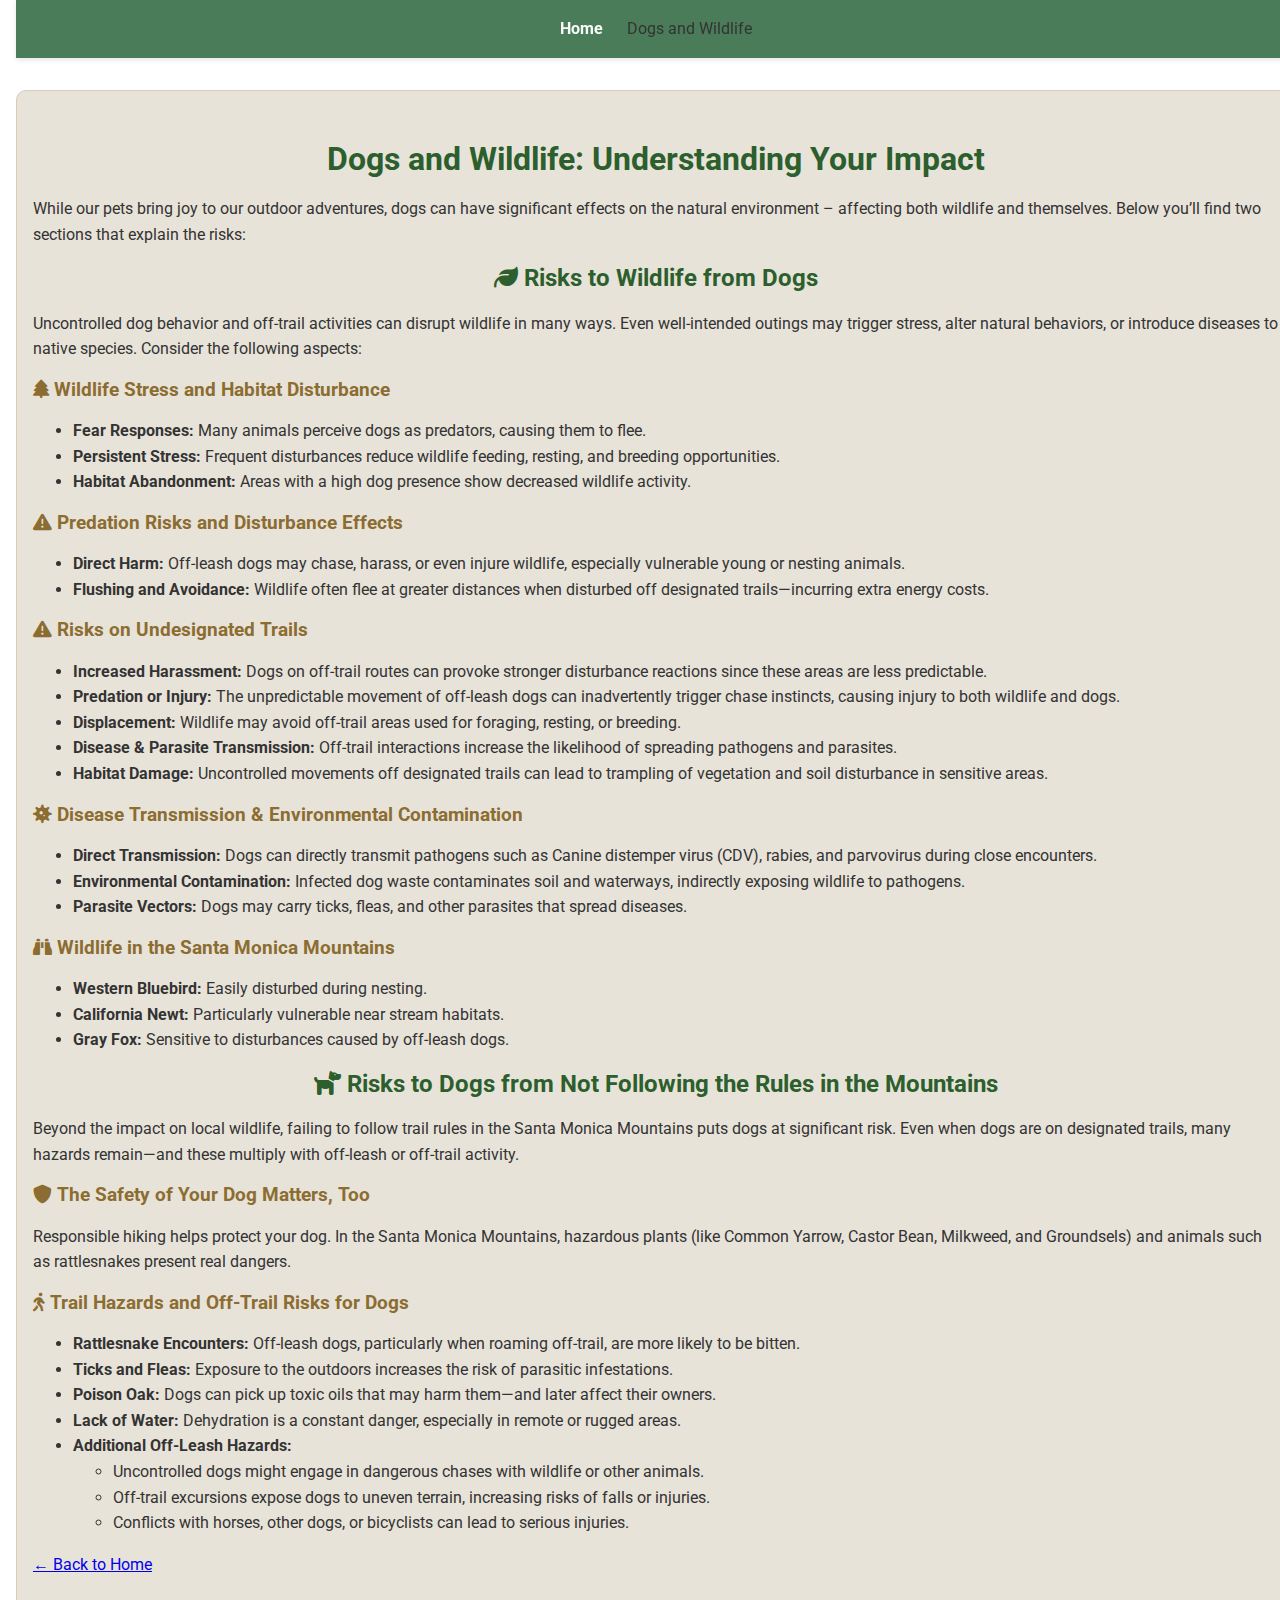
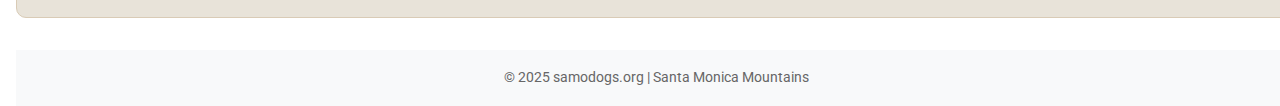
==== commit b885d8b4: "css changes" ====
--- a/dogs-impact.html
+++ b/dogs-impact.html
@@ -32,11 +32,7 @@
 
     <section>
       <h1>Dogs and Wildlife: Understanding Your Impact</h1>
-      <img
-        src="images/dogwalk.jpg"
-        alt="Dog observing wildlife safely on a trail"
-        class="responsive-cropped-img"
-      />
+
       <p>
         While our pets bring joy to our outdoor adventures, dogs can have
         significant effects on the natural environment – affecting both wildlife
--- a/style.css
+++ b/style.css
@@ -2,23 +2,25 @@
 
 /* Base Styles */
 body {
+  margin: 0;
+  padding: 0 1rem; /* Add padding on the left and right */
   font-family: "Roboto", sans-serif;
-  background-color: #fff;
+  line-height: 1.6;
+  width: 100%; /* Ensure the body spans the full width */
+  max-width: none; /* Remove any width restriction */
   color: #333;
-  margin: 0 auto;
-  padding: 0;
-  max-width: 1200px; /* Expanded max width for a modern feel */
-  line-height: 1.6;
 }
 
 /* Hero Section */
 header.hero {
   position: relative;
-  background-image: url("images/hero-trail.jpg"); /* Replace with a vibrant, scenic photo */
-  background-size: cover;
-  background-position: center;
-  color: #fff;
-  padding: 100px 20px;
+  background: linear-gradient(
+    to bottom,
+    #8fbf88,
+    #d9cbb6
+  ); /* Green to earthy beige */
+  color: white;
+  padding: 3rem 1rem;
   text-align: center;
   display: flex;
   flex-direction: column;
@@ -37,49 +39,107 @@
   z-index: 1;
 }
 
-header.hero h1,
+header.hero h1 {
+  position: relative;
+  z-index: 2;
+  font-size: 2.5rem;
+  margin-bottom: 0.5rem;
+}
+
 header.hero p {
   position: relative;
   z-index: 2;
+  font-size: 1.2rem;
 }
 
 /* Navigation */
 nav {
+  background-color: #4a7c59; /* Soft green inspired by vegetation */
+  padding: 1rem;
   position: sticky;
   top: 0;
-  z-index: 100;
-  background: #2a2a2a; /* Dark background for contrast */
-  padding: 10px 20px;
+  z-index: 1000;
+  box-shadow: 0 2px 5px rgba(0, 0, 0, 0.1);
 }
 
 nav ul {
   list-style: none;
+  display: flex;
+  justify-content: center;
+  gap: 1.5rem;
+  padding: 0;
   margin: 0;
-  padding: 0;
-  display: flex;
-  gap: 15px;
-}
-
-nav ul li a {
-  color: #fff;
-  text-decoration: none;
+}
+
+nav a {
+  text-decoration: none;
+  color: #f9f9f9; /* Light beige for contrast */
   font-weight: bold;
-}
-
-nav ul li a:hover {
-  text-decoration: underline;
+  transition: color 0.3s ease;
+}
+
+nav a:hover,
+nav a:focus {
+  color: #d9cbb6; /* Warm beige for hover effect */
 }
 
 /* Sections */
 section {
-  padding: 40px 20px;
+  padding: 2rem 1rem;
+  margin: 2rem 0;
+  background-color: #f4f1ea; /* Light beige for a natural feel */
+  border: 1px solid #d9cbb6; /* Warm beige border */
+  border-radius: 10px; /* Rounded corners for a softer look */
+}
+
+section:nth-child(even) {
+  background-color: #e8e3d9; /* Slightly darker beige for alternating sections */
+}
+
+section h1,
+section h2 {
+  color: #2c5f2d; /* Dark green for headings */
+  text-align: center;
+  margin-bottom: 1rem;
+}
+
+h1,
+h2,
+h3,
+h4 {
+  margin: 1rem 0;
+  line-height: 1.3;
+  color: #4a7c59; /* Soft green inspired by vegetation */
+}
+
+h1 {
+  color: #2c5f2d; /* Darker green for emphasis */
+}
+
+h2 {
+  color: #6a8eae; /* Sky blue for a calming effect */
+}
+
+h3,
+h4 {
+  color: #8c6d31; /* Earthy brown inspired by trails */
+}
+
+p {
+  margin: 0.5rem 0;
 }
 
 /* Footer */
 footer {
   text-align: center;
-  padding: 20px;
-  background: #f1f1f1;
+  padding: 1rem;
+  background-color: #f8f9fa;
+  color: #666;
+  font-size: 0.9rem;
+}
+
+footer p {
+  margin: 0;
 }
 
 /* Responsive Image */
@@ -92,9 +152,9 @@
 
 /* Quiz Page Specific Styles */
 .quiz-header {
-  background-color: #2a2a2a;
-  color: #fff;
-  padding: 20px;
+  background-color: #007bff;
+  color: white;
+  padding: 2rem;
   text-align: center;
 }
 
@@ -102,9 +162,9 @@
 #quiz-section {
   max-width: 600px;
   margin: 2rem auto;
-  background: #fff;
+  background: #f9f9f9;
   padding: 2rem;
-  border-radius: 1rem;
+  border-radius: 10px;
   box-shadow: 0 4px 12px rgba(0, 0, 0, 0.1);
 }
 
@@ -137,3 +197,86 @@
   border-radius: 10px;
   transition: width 0.3s ease;
 }
+
+/* Call to Action Button */
+.cta-button {
+  display: inline-block;
+  padding: 0.75rem 1.5rem;
+  background-color: #4a7c59; /* Soft green inspired by vegetation */
+  color: #f9f9f9; /* Light beige for contrast */
+  text-decoration: none;
+  border-radius: 5px;
+  font-weight: bold;
+  transition: background-color 0.3s ease, transform 0.2s ease;
+  box-shadow: 0 4px 6px rgba(0, 0, 0, 0.1); /* Subtle shadow for depth */
+}
+
+.cta-button:hover,
+.cta-button:focus {
+  background-color: #2c5f2d; /* Darker green for hover effect */
+  transform: translateY(-2px); /* Slight lift on hover */
+  box-shadow: 0 6px 8px rgba(0, 0, 0, 0.15); /* Enhanced shadow on hover */
+}
+
+button {
+  display: inline-block;
+  padding: 0.75rem 1.5rem;
+  background-color: #4a7c59; /* Soft green inspired by vegetation */
+  color: #f9f9f9; /* Light beige for contrast */
+  text-decoration: none;
+  border-radius: 5px;
+  font-weight: bold;
+  transition: background-color 0.3s ease, transform 0.2s ease;
+  box-shadow: 0 4px 6px rgba(0, 0, 0, 0.1); /* Subtle shadow for depth */
+}
+
+button:hover {
+  background-color: #2c5f2d; /* Darker green for hover effect */
+  transform: translateY(-2px); /* Slight lift on hover */
+  box-shadow: 0 6px 8px rgba(0, 0, 0, 0.15); /* Enhanced shadow on hover */
+}
+
+@media (max-width: 768px) {
+  nav ul {
+    flex-direction: column;
+    gap: 1rem;
+  }
+
+  header.hero h1 {
+    font-size: 2rem;
+  }
+
+  header.hero p {
+    font-size: 1rem;
+  }
+
+  section {
+    padding: 1.5rem 1rem;
+  }
+
+  iframe {
+    height: 300px;
+  }
+}
+
+/* Skip Link */
+.skip-link {
+  position: absolute;
+  top: -40px;
+  left: 10px;
+  background: #007bff;
+  color: white;
+  padding: 0.5rem 1rem;
+  text-decoration: none;
+  z-index: 1000;
+  transition: top 0.3s ease;
+}
+
+.skip-link:focus {
+  top: 10px;
+}
+
+iframe {
+  border-radius: 10px;
+  box-shadow: 0 4px 12px rgba(0, 0, 0, 0.1);
+}
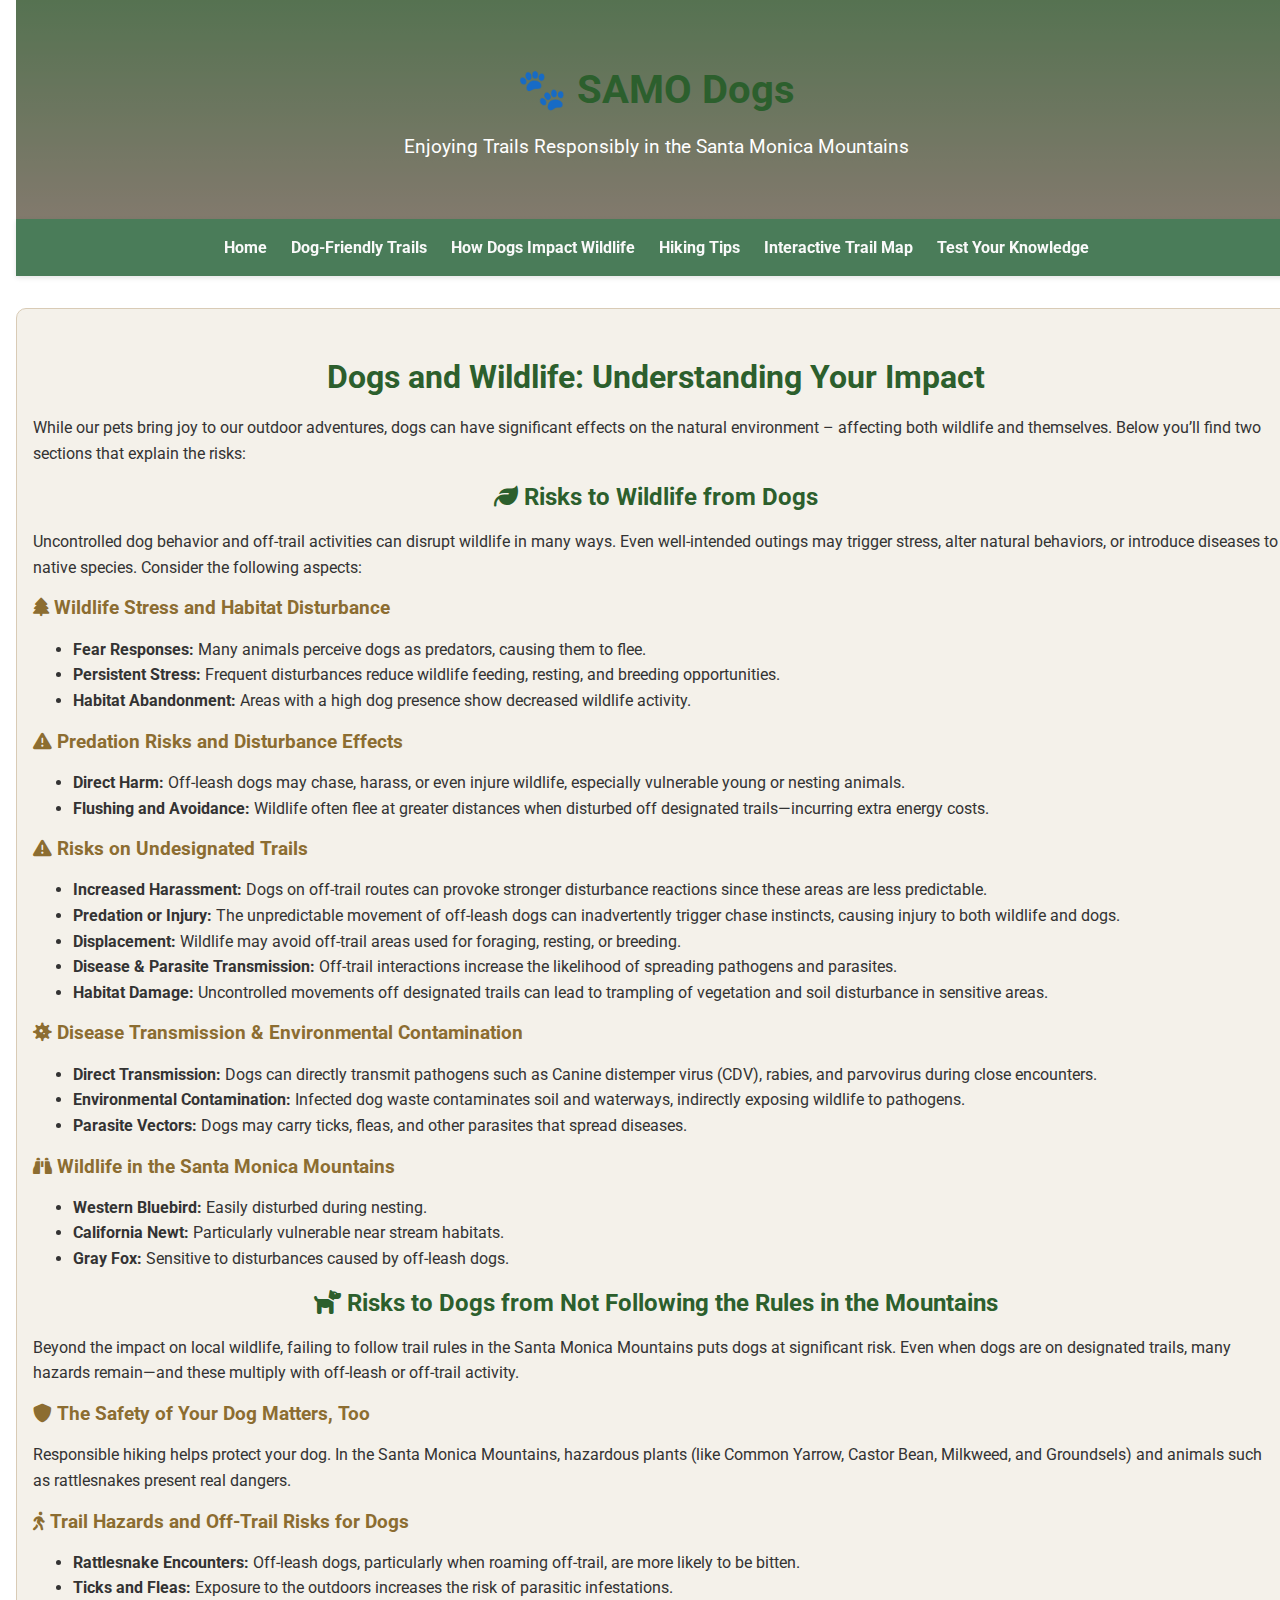
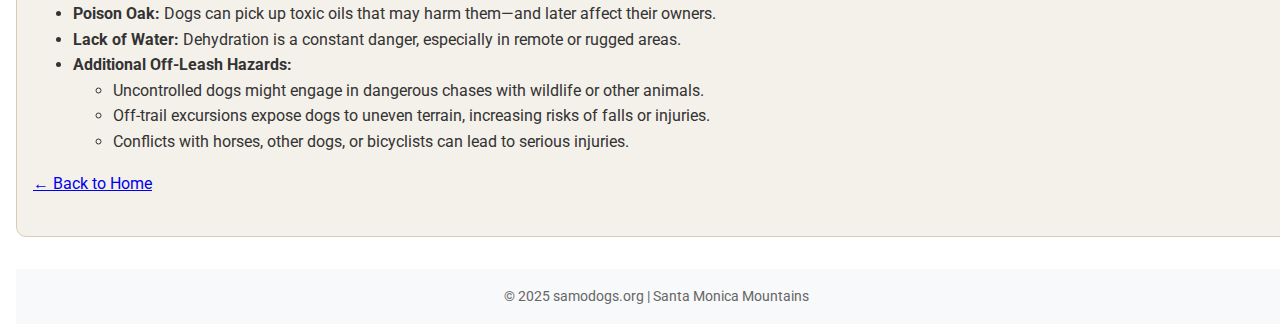
==== commit 4d201cff: "fix nav on dogs-impact" ====
--- a/dogs-impact.html
+++ b/dogs-impact.html
@@ -23,10 +23,23 @@
     />
   </head>
   <body>
-    <nav aria-label="Breadcrumb">
-      <ul>
-        <li><a href="index.html">Home</a></li>
-        <li>Dogs and Wildlife</li>
+    <header class="hero">
+      <h1>🐾 SAMO Dogs</h1>
+      <p>Enjoying Trails Responsibly in the Santa Monica Mountains</p>
+    </header>
+
+    <nav aria-label="Main Navigation">
+      <ul>
+        <li><a href="index.html#intro">Home</a></li>
+        <li><a href="index.html#trails">Dog-Friendly Trails</a></li>
+        <li>
+          <a href="dogs-impact.html" aria-current="page"
+            >How Dogs Impact Wildlife</a
+          >
+        </li>
+        <li><a href="index.html#tips">Hiking Tips</a></li>
+        <li><a href="trail-map.html">Interactive Trail Map</a></li>
+        <li><a href="quiz.html">Test Your Knowledge</a></li>
       </ul>
     </nav>
 
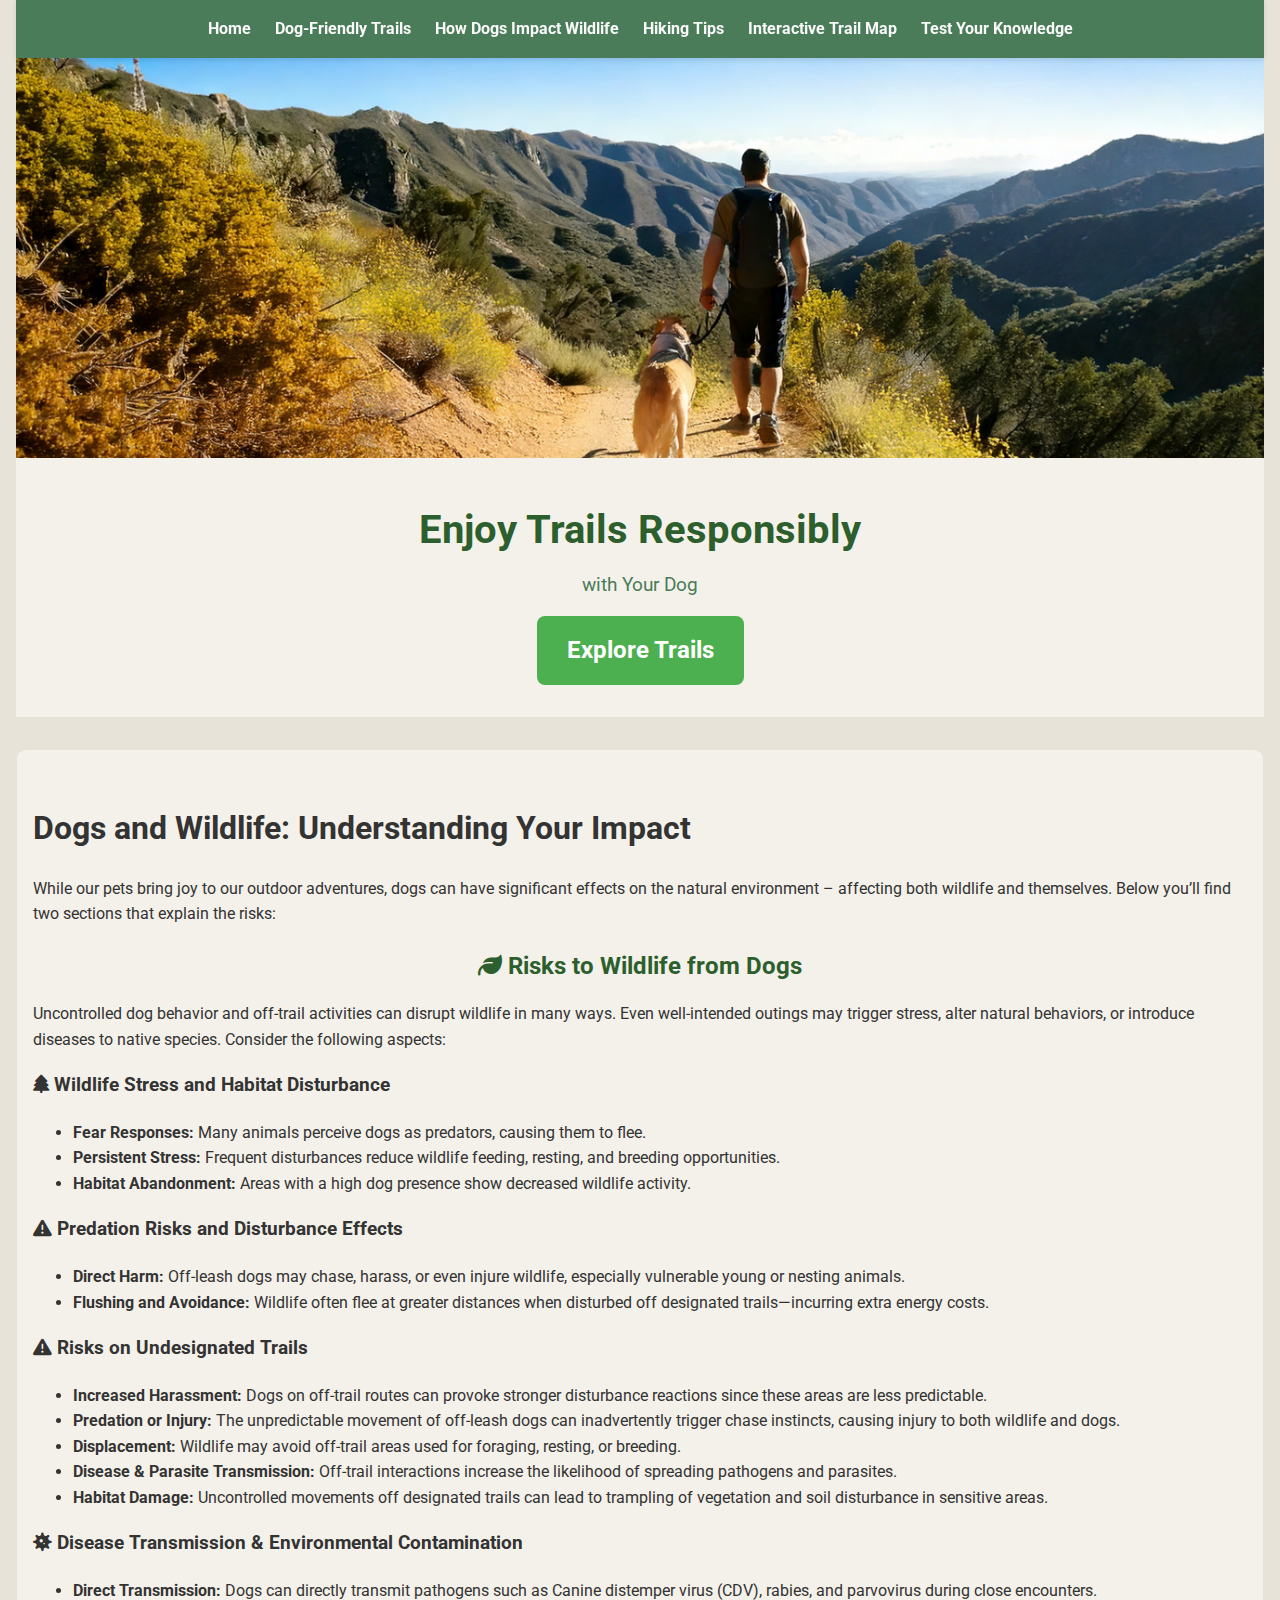
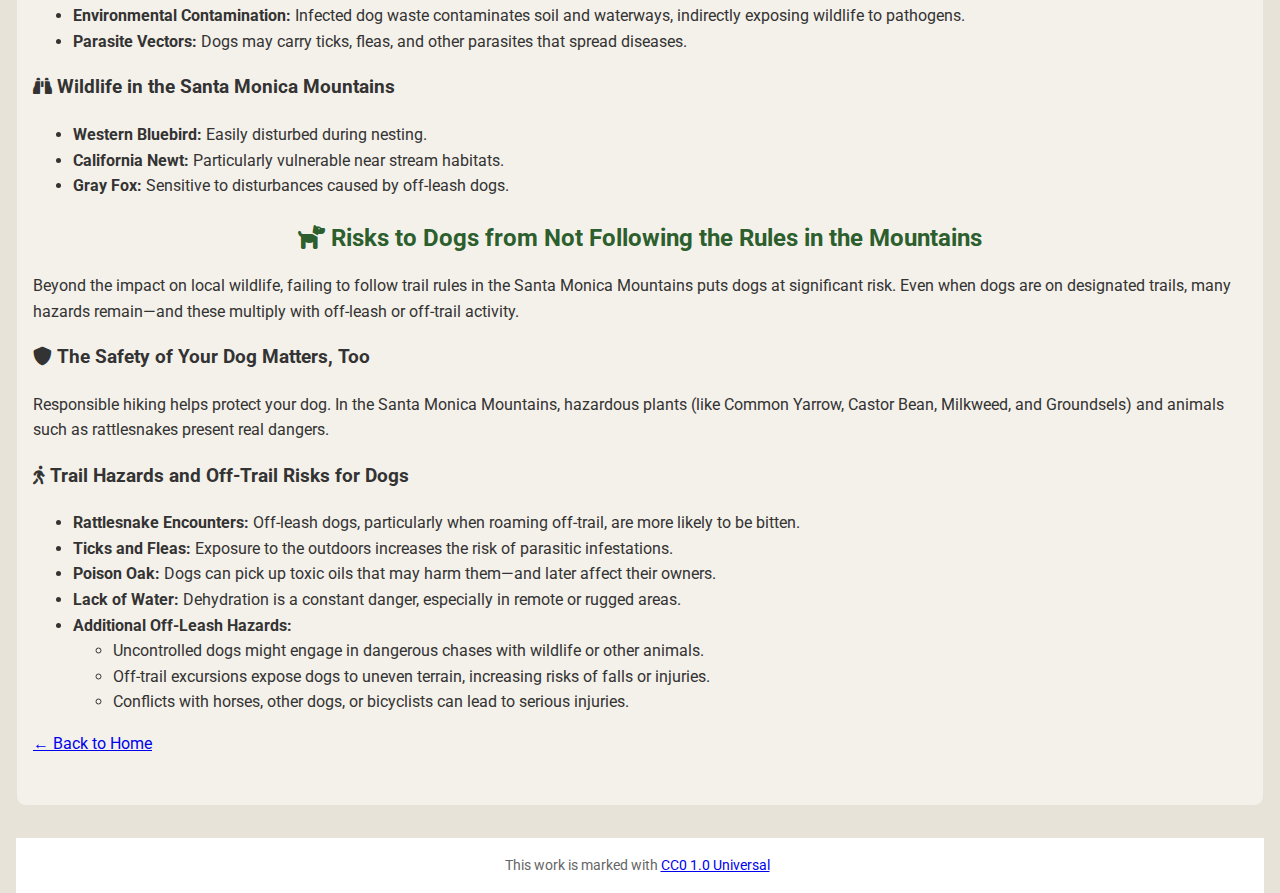
==== commit 72798a19: "ch ch ch ch changes" ====
--- a/dogs-impact.html
+++ b/dogs-impact.html
@@ -23,11 +23,7 @@
     />
   </head>
   <body>
-    <header class="hero">
-      <h1>🐾 SAMO Dogs</h1>
-      <p>Enjoying Trails Responsibly in the Santa Monica Mountains</p>
-    </header>
-
+    <!-- Navigation -->
     <nav aria-label="Main Navigation">
       <ul>
         <li><a href="index.html#intro">Home</a></li>
@@ -43,6 +39,21 @@
       </ul>
     </nav>
 
+    <!-- Hero Section -->
+    <header class="hero">
+      <img
+        src="images/dogwalk.jpg"
+        alt="Hiker, child, and dog encountering wildlife on a trail"
+        class="hero-image"
+      />
+      <div class="hero-content">
+        <h1>Enjoy Trails Responsibly</h1>
+        <p>with Your Dog</p>
+        <a href="trail-map.html" class="cta-button">Explore Trails</a>
+      </div>
+    </header>
+
+    <!-- Main Content -->
     <section>
       <h1>Dogs and Wildlife: Understanding Your Impact</h1>
 
@@ -232,7 +243,30 @@
     </section>
 
     <footer>
-      <p>&copy; 2025 samodogs.org | Santa Monica Mountains</p>
+      <p xmlns:cc="http://creativecommons.org/ns#">
+        This work is marked with
+        <a
+          href="https://creativecommons.org/publicdomain/zero/1.0/?ref=chooser-v1"
+          target="_blank"
+          rel="license noopener noreferrer"
+          style="display: inline-block"
+          >CC0 1.0 Universal<img
+            style="
+              height: 22px !important;
+              margin-left: 3px;
+              vertical-align: text-bottom;
+            "
+            src="https://mirrors.creativecommons.org/presskit/icons/cc.svg?ref=chooser-v1"
+            alt="" /><img
+            style="
+              height: 22px !important;
+              margin-left: 3px;
+              vertical-align: text-bottom;
+            "
+            src="https://mirrors.creativecommons.org/presskit/icons/zero.svg?ref=chooser-v1"
+            alt=""
+        /></a>
+      </p>
     </footer>
 
     <!-- Live-reload script injected by live-server -->
--- a/style.css
+++ b/style.css
@@ -1,60 +1,30 @@
-/* Updated CSS inspired by samofund.org */
-
-/* Base Styles */
+/*── Variables ─────────────────────────────────────────────────────────────────*/
+:root {
+  --color-text: #333;
+  --color-bg: #f4f1ea;
+  --color-bg-alt: #e8e3d9;
+  --color-primary: #4a7c59; /* SAMO Fund leafy green */
+  --color-primary-dark: #2c5f2d;
+  --color-accent: #6a8eae; /* optional secondary */
+}
+
+/*── Base Styles ───────────────────────────────────────────────────────────────*/
+* {
+  box-sizing: border-box;
+}
+
 body {
   margin: 0;
-  padding: 0 1rem; /* Add padding on the left and right */
+  padding: 0 1rem;
   font-family: "Roboto", sans-serif;
   line-height: 1.6;
-  width: 100%; /* Ensure the body spans the full width */
-  max-width: none; /* Remove any width restriction */
-  color: #333;
-}
-
-/* Hero Section */
-header.hero {
-  position: relative;
-  background: linear-gradient(
-    to bottom,
-    #8fbf88,
-    #d9cbb6
-  ); /* Green to earthy beige */
-  color: white;
-  padding: 3rem 1rem;
-  text-align: center;
-  display: flex;
-  flex-direction: column;
-  justify-content: center;
-  align-items: center;
-}
-
-header.hero::after {
-  content: "";
-  position: absolute;
-  top: 0;
-  left: 0;
-  right: 0;
-  bottom: 0;
-  background: rgba(0, 0, 0, 0.4); /* Overlay for better text readability */
-  z-index: 1;
-}
-
-header.hero h1 {
-  position: relative;
-  z-index: 2;
-  font-size: 2.5rem;
-  margin-bottom: 0.5rem;
-}
-
-header.hero p {
-  position: relative;
-  z-index: 2;
-  font-size: 1.2rem;
-}
-
-/* Navigation */
+  color: var(--color-text);
+  background-color: var(--color-bg-alt);
+}
+
+/*── Navigation ───────────────────────────────────────────────────────────────*/
 nav {
-  background-color: #4a7c59; /* Soft green inspired by vegetation */
+  background-color: var(--color-primary);
   padding: 1rem;
   position: sticky;
   top: 0;
@@ -67,216 +37,271 @@
   display: flex;
   justify-content: center;
   gap: 1.5rem;
+  margin: 0;
   padding: 0;
-  margin: 0;
 }
 
 nav a {
+  color: #f9f9f9;
   text-decoration: none;
-  color: #f9f9f9; /* Light beige for contrast */
   font-weight: bold;
   transition: color 0.3s ease;
 }
-
 nav a:hover,
 nav a:focus {
-  color: #d9cbb6; /* Warm beige for hover effect */
-}
-
-/* Sections */
+  color: var(--color-bg-alt);
+}
+
+nav .logo {
+  font-size: 1.1rem;
+}
+
+/*── Hero ────────────────────────────────────────────────────────────────────*/
+header.hero {
+  overflow: visible;
+  padding: 0;
+  background: none;
+  text-align: center;
+}
+
+header.hero img.hero-image {
+  display: block;
+  width: 100%;
+  height: auto;
+  max-height: 400px; /* or use 50vh for a viewport‑relative cap */
+  object-fit: cover;
+  border-radius: 0; /* optional—remove if you want rounded corners */
+}
+
+.hero-content {
+  background-color: var(--color-bg);
+  padding: 2rem 1rem;
+}
+
+.hero-content h1 {
+  margin: 0.5rem 0;
+  color: var(--color-primary-dark);
+  font-size: 2.5rem;
+}
+
+.hero-content p {
+  margin: 0.5rem 0 1rem;
+  color: var(--color-primary);
+  font-size: 1.2rem;
+}
+
+/*── Sections ─────────────────────────────────────────────────────────────────*/
 section {
   padding: 2rem 1rem;
   margin: 2rem 0;
-  background-color: #f4f1ea; /* Light beige for a natural feel */
-  border: 1px solid #d9cbb6; /* Warm beige border */
-  border-radius: 10px; /* Rounded corners for a softer look */
+  background-color: var(--color-bg);
+  border: 1px solid var(--color-bg-alt);
+  border-radius: 10px;
 }
 
 section:nth-child(even) {
-  background-color: #e8e3d9; /* Slightly darker beige for alternating sections */
-}
-
-section h1,
-section h2 {
-  color: #2c5f2d; /* Dark green for headings */
+  background-color: var(--color-bg-alt);
+}
+
+h2 {
+  color: var(--color-primary-dark);
   text-align: center;
   margin-bottom: 1rem;
 }
 
-h1,
-h2,
-h3,
-h4 {
-  margin: 1rem 0;
-  line-height: 1.3;
-  color: #4a7c59; /* Soft green inspired by vegetation */
-}
-
-h1 {
-  color: #2c5f2d; /* Darker green for emphasis */
-}
-
-h2 {
-  color: #6a8eae; /* Sky blue for a calming effect */
-}
-
-h3,
-h4 {
-  color: #8c6d31; /* Earthy brown inspired by trails */
-}
-
-p {
-  margin: 0.5rem 0;
-}
-
-/* Footer */
+/*── Buttons & CTAs ──────────────────────────────────────────────────────────*/
+.cta-button {
+  display: inline-block;
+  padding: 15px 30px;
+  font-size: 1.5rem; /* Larger text */
+  font-weight: bold;
+  color: #fff;
+  background-color: #4caf50; /* Vibrant green */
+  border: none;
+  border-radius: 8px;
+  text-align: center;
+  text-decoration: none;
+  cursor: pointer;
+  transition: background-color 0.3s ease, transform 0.2s ease;
+}
+
+.cta-button:hover {
+  background-color: #45a049; /* Slightly darker green on hover */
+  transform: scale(1.05); /* Subtle zoom effect */
+}
+
+.cta-button:active {
+  transform: scale(0.95); /* Slightly smaller on click */
+}
+
+/* Make the Next button more prominent */
+#next-button {
+  display: inline-block;
+  padding: 15px 30px;
+  font-size: 1.5rem;
+  font-weight: bold;
+  color: #fff;
+  background-color: #007bff; /* Vibrant blue */
+  border: none;
+  border-radius: 8px;
+  text-align: center;
+  cursor: pointer;
+  transition: background-color 0.3s ease, transform 0.2s ease;
+  margin-top: 20px; /* Add spacing between the button and the question border */
+}
+
+#next-button:hover {
+  background-color: #0056b3; /* Darker blue on hover */
+  transform: scale(1.05); /* Subtle zoom effect */
+}
+
+#next-button:active {
+  transform: scale(0.95); /* Slightly smaller on click */
+}
+
+/* Reduce image size for quiz questions */
+#quiz img {
+  max-width: 100%;
+  height: auto;
+  max-height: 400px; /* Ensure images fit within the screen */
+  margin-bottom: 10px;
+  border-radius: 8px; /* Optional: Add rounded corners */
+  box-shadow: 0 4px 8px rgba(0, 0, 0, 0.1); /* Optional: Add a shadow */
+}
+
+/* Style for quiz results */
+#quiz-result {
+  text-align: center;
+  color: #4caf50; /* Green for success */
+}
+
+/* Confetti canvas */
+#confetti-canvas {
+  position: fixed;
+  top: 0;
+  left: 0;
+  width: 100%;
+  height: 100%;
+  pointer-events: none;
+  z-index: 9999;
+}
+
+/* Center the quiz box horizontally */
+#quiz-section {
+  display: flex;
+  justify-content: center; /* Centers horizontally */
+  align-items: flex-start; /* Aligns content to the top */
+  flex-direction: column;
+  min-height: 100vh; /* Full viewport height */
+  padding: 20px;
+  box-sizing: border-box; /* Ensures padding doesn't affect centering */
+}
+
+#quiz {
+  width: 100%;
+  max-width: 800px; /* Limit the width for better readability */
+  background-color: var(--color-bg);
+  border: 1px solid var(--color-bg-alt);
+  border-radius: 10px;
+  padding: 20px;
+  box-shadow: 0 4px 8px rgba(0, 0, 0, 0.1); /* Optional: Add a shadow for better visibility */
+  text-align: center;
+  margin: 0 auto; /* Ensures horizontal centering */
+}
+
+/*── Footer ──────────────────────────────────────────────────────────────────*/
 footer {
   text-align: center;
   padding: 1rem;
-  background-color: #f8f9fa;
+  background-color: #fff;
   color: #666;
   font-size: 0.9rem;
 }
-
 footer p {
   margin: 0;
 }
 
-/* Responsive Image */
-.responsive-cropped-img {
-  max-width: 100%;
-  height: auto;
-  display: block;
-  margin: 0 auto;
-}
-
-/* Quiz Page Specific Styles */
-.quiz-header {
-  background-color: #007bff;
-  color: white;
-  padding: 2rem;
-  text-align: center;
-}
-
-#start-screen,
-#quiz-section {
-  max-width: 600px;
-  margin: 2rem auto;
-  background: #f9f9f9;
-  padding: 2rem;
-  border-radius: 10px;
-  box-shadow: 0 4px 12px rgba(0, 0, 0, 0.1);
-}
-
-#quiz button {
-  padding: 10px 20px;
-  margin-top: 1rem;
-  border: none;
-  background-color: #2a2a2a;
-  color: #fff;
-  cursor: pointer;
-  border-radius: 5px;
-}
-
-#quiz button:hover {
-  background-color: #1a1a1a;
-}
-
-.progress-bar-container {
-  background: #e0e0e0;
-  width: 100%;
-  height: 20px;
-  border-radius: 10px;
-  margin: 1rem 0;
-}
-
-#progress-bar {
-  background: #2a2a2a;
-  height: 100%;
-  width: 0;
-  border-radius: 10px;
-  transition: width 0.3s ease;
-}
-
-/* Call to Action Button */
-.cta-button {
-  display: inline-block;
-  padding: 0.75rem 1.5rem;
-  background-color: #4a7c59; /* Soft green inspired by vegetation */
-  color: #f9f9f9; /* Light beige for contrast */
-  text-decoration: none;
-  border-radius: 5px;
-  font-weight: bold;
-  transition: background-color 0.3s ease, transform 0.2s ease;
-  box-shadow: 0 4px 6px rgba(0, 0, 0, 0.1); /* Subtle shadow for depth */
-}
-
-.cta-button:hover,
-.cta-button:focus {
-  background-color: #2c5f2d; /* Darker green for hover effect */
-  transform: translateY(-2px); /* Slight lift on hover */
-  box-shadow: 0 6px 8px rgba(0, 0, 0, 0.15); /* Enhanced shadow on hover */
-}
-
-button {
-  display: inline-block;
-  padding: 0.75rem 1.5rem;
-  background-color: #4a7c59; /* Soft green inspired by vegetation */
-  color: #f9f9f9; /* Light beige for contrast */
-  text-decoration: none;
-  border-radius: 5px;
-  font-weight: bold;
-  transition: background-color 0.3s ease, transform 0.2s ease;
-  box-shadow: 0 4px 6px rgba(0, 0, 0, 0.1); /* Subtle shadow for depth */
-}
-
-button:hover {
-  background-color: #2c5f2d; /* Darker green for hover effect */
-  transform: translateY(-2px); /* Slight lift on hover */
-  box-shadow: 0 6px 8px rgba(0, 0, 0, 0.15); /* Enhanced shadow on hover */
-}
-
+/*── Responsive tweaks ───────────────────────────────────────────────────────*/
 @media (max-width: 768px) {
   nav ul {
     flex-direction: column;
     gap: 1rem;
   }
-
-  header.hero h1 {
+  .hero-content h1 {
     font-size: 2rem;
   }
-
-  header.hero p {
-    font-size: 1rem;
-  }
-
-  section {
-    padding: 1.5rem 1rem;
-  }
-
-  iframe {
-    height: 300px;
-  }
-}
-
-/* Skip Link */
-.skip-link {
-  position: absolute;
-  top: -40px;
-  left: 10px;
-  background: #007bff;
-  color: white;
-  padding: 0.5rem 1rem;
-  text-decoration: none;
-  z-index: 1000;
-  transition: top 0.3s ease;
-}
-
-.skip-link:focus {
-  top: 10px;
-}
-
-iframe {
-  border-radius: 10px;
-  box-shadow: 0 4px 12px rgba(0, 0, 0, 0.1);
-}
+}
+
+/* remove default fieldset borders/spacing */
+#quiz-section fieldset {
+  border: none;
+  margin: 0;
+  padding: 0;
+  display: flex;
+  flex-direction: column;
+  align-items: center; /* Center content horizontally */
+  gap: 1rem; /* Add spacing between elements */
+}
+
+/* stack each option in its own row & centre the radio */
+.quiz-option {
+  display: flex;
+  align-items: center;
+  margin-bottom: 0.75rem;
+  cursor: pointer;
+  width: 100%; /* Ensure options take full width */
+}
+
+/* space the bullet from the text */
+.quiz-option input[type="radio"] {
+  margin-right: 0.5rem;
+  /* match your palette */
+  accent-color: var(--color-primary);
+  margin-right: 10px; /* Add spacing between the radio button and text */
+}
+
+/* optional: tighten up the text */
+.quiz-option span {
+  line-height: 1.4;
+}
+
+/* put this in your style.css */
+#quiz-section fieldset.active {
+  display: flex;
+  flex-direction: column;
+  align-items: center; /* center everything horizontally under each other */
+  gap: 1rem; /* space out legend ↔ image ↔ options */
+}
+
+/* make sure your legend is centered, too */
+#quiz-section fieldset.active legend {
+  text-align: center;
+  width: 100%;
+  margin-bottom: 0.5rem;
+}
+
+/* Center the legend (question text) */
+#quiz-section fieldset legend {
+  text-align: center;
+  font-size: 1.2rem;
+  font-weight: bold;
+  margin-bottom: 1rem;
+}
+
+/* Style the Submit button */
+#quiz-section button {
+  margin-top: 1rem;
+  padding: 10px 20px;
+  font-size: 1rem;
+  font-weight: bold;
+  color: #fff;
+  background-color: var(--color-primary);
+  border: none;
+  border-radius: 8px;
+  cursor: pointer;
+  transition: background-color 0.3s ease;
+}
+
+#quiz-section button:hover {
+  background-color: var(--color-primary-dark);
+}
